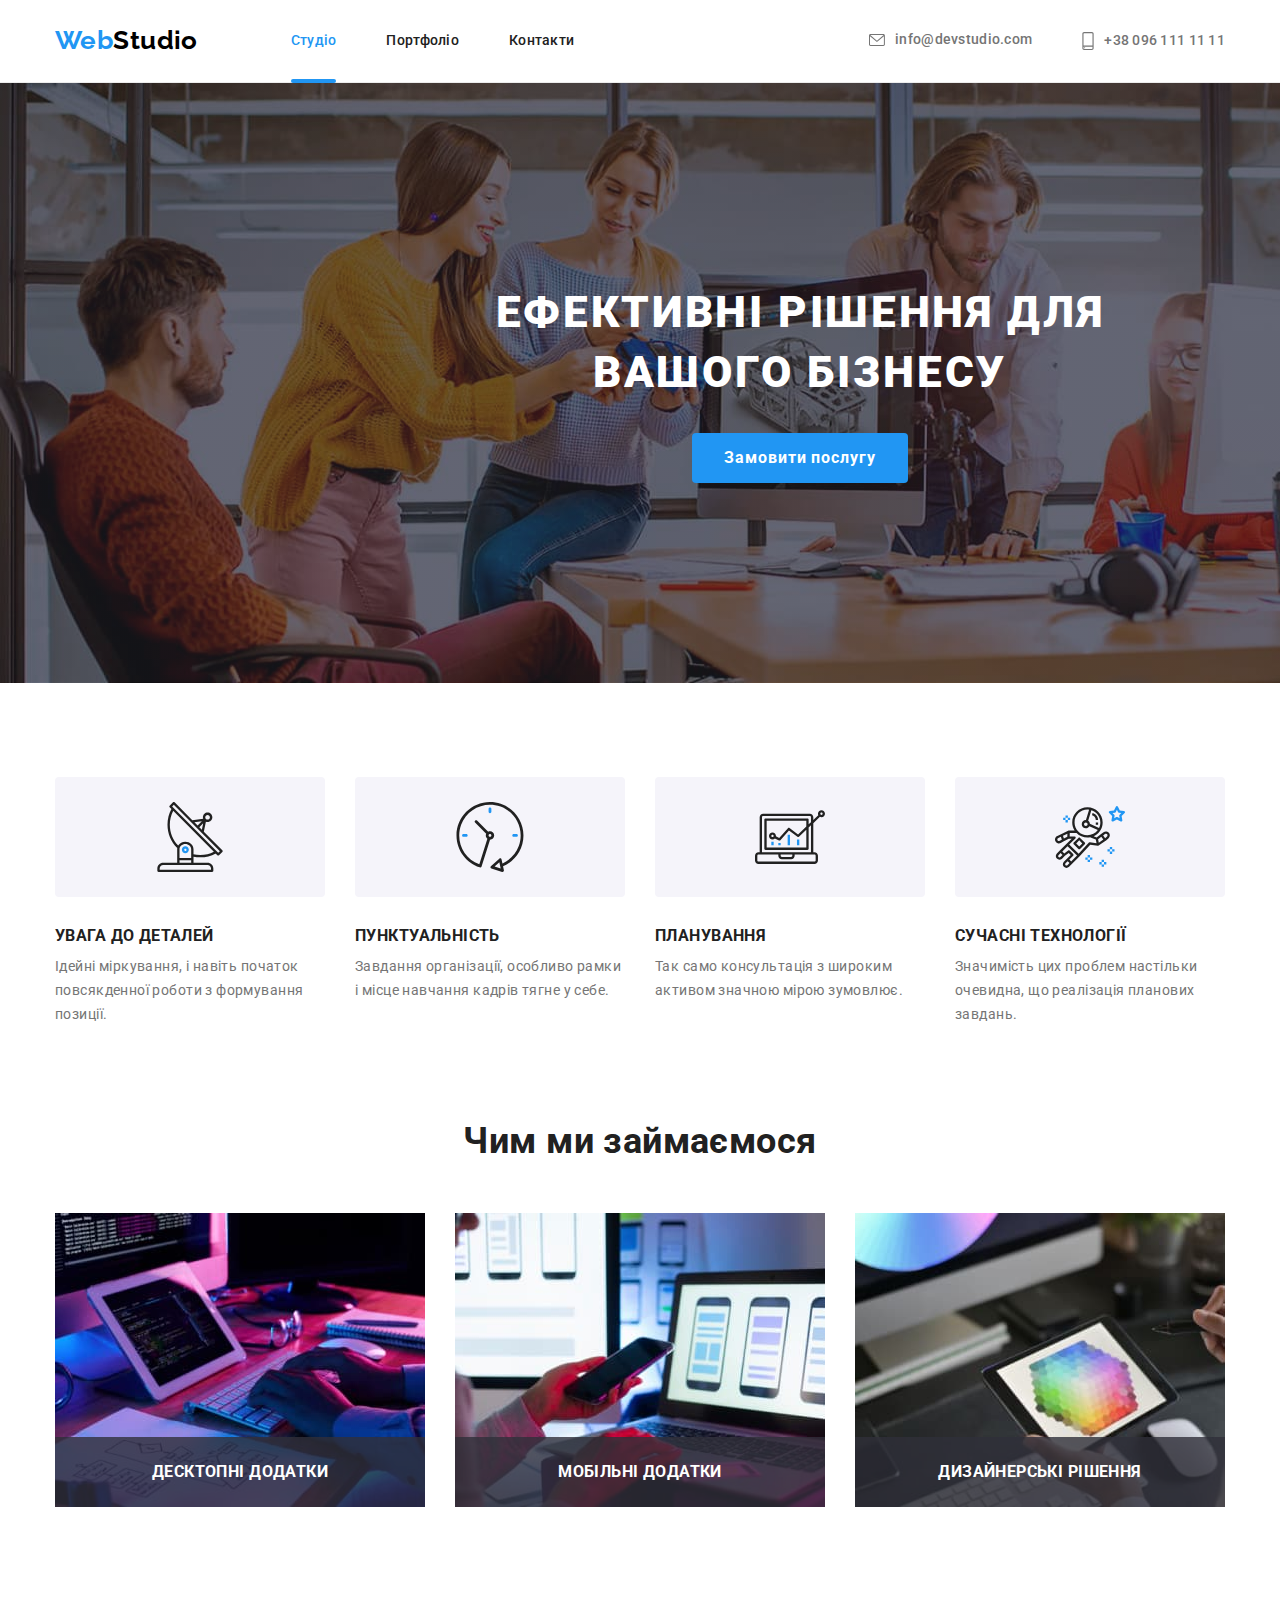
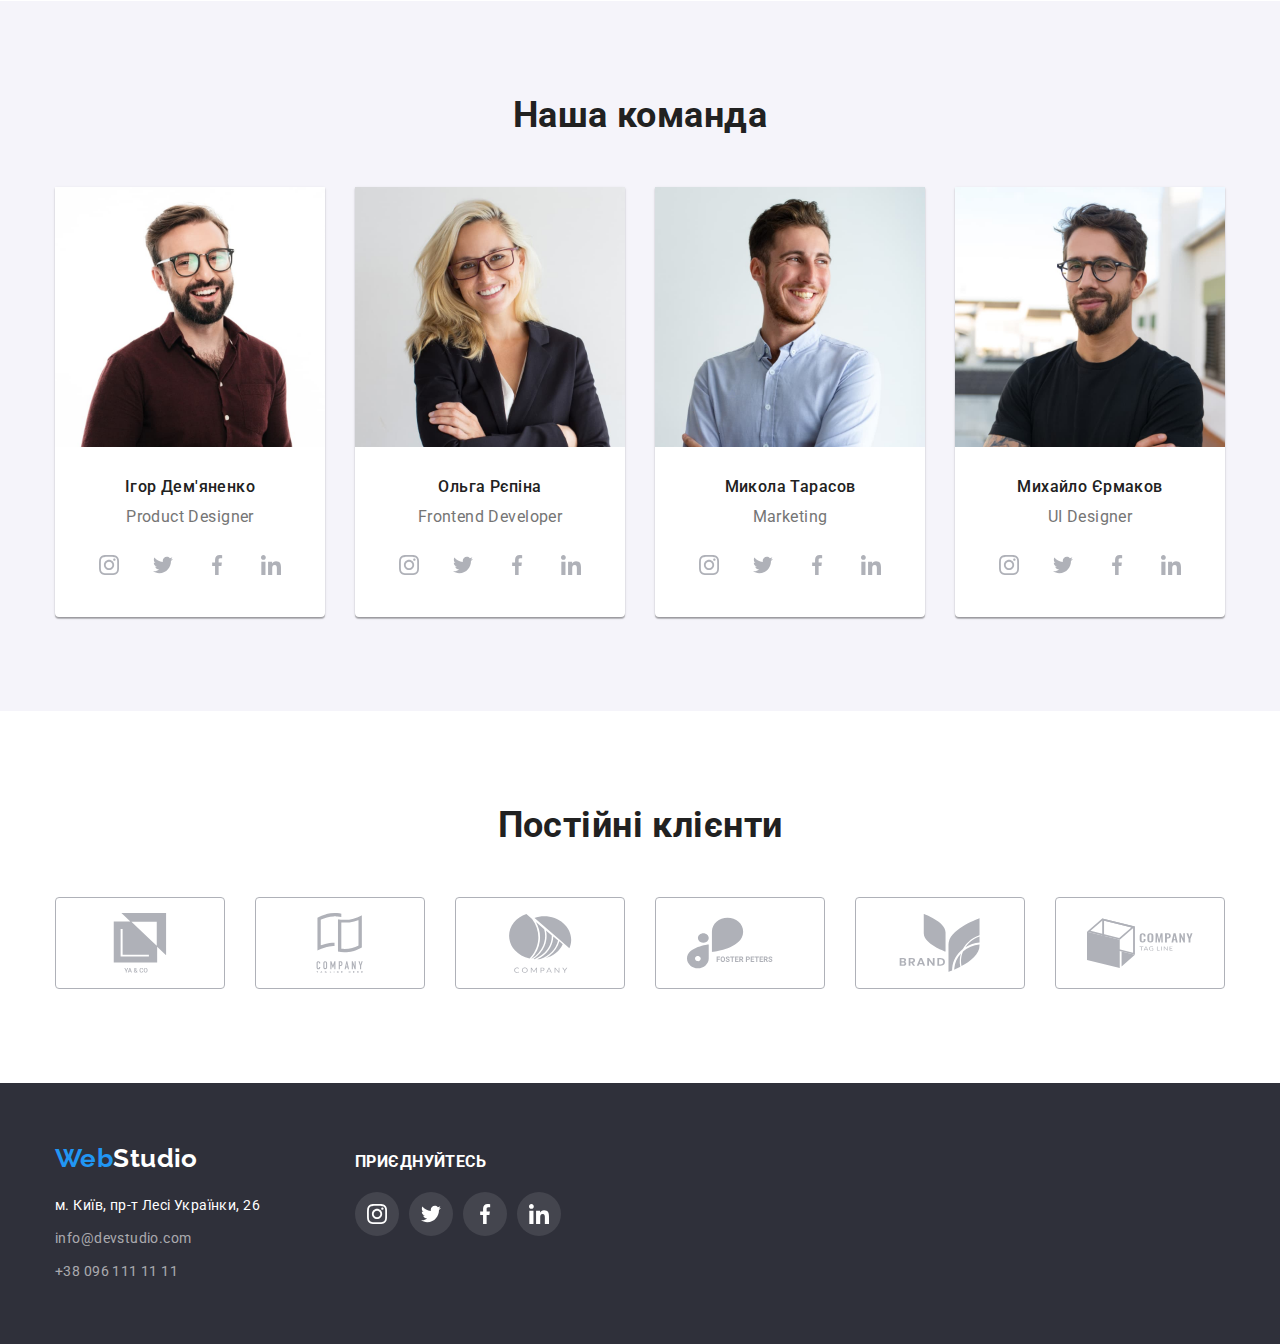
==== index.html @ 7535bcc5 "Скпировал файлы с прошлой ДЗ 05" ====
<!DOCTYPE html>
<html lang="uk">
  <head>
    <meta charset="UTF-8" />
    <meta http-equiv="X-UA-Compatible" content="IE=edge" />
    <meta name="viewport" content="width=device-width, initial-scale=1.0" />
    <title>Document</title>
    <link rel="preconnect" href="https://fonts.googleapis.com" />
    <link rel="preconnect" href="https://fonts.gstatic.com" crossorigin />
    <link
      href="https://fonts.googleapis.com/css2?family=Raleway:wght@700&family=Roboto:wght@400;500;700;900&display=swap"
      rel="stylesheet"
    />
    <link
      rel="stylesheet"
      href="https://cdnjs.cloudflare.com/ajax/libs/modern-normalize/1.1.0/modern-normalize.min.css"
    />
    <link rel="stylesheet" href="./css/styles.css" />
  </head>

  <body>
    <header>
      <!--Навігація сайту-->
      <div class="nav container">
        <nav class="nav-site">
          <a class="logo" href="./index.html">Web<span class="logo-studio">Studio</span></a>
          <ul class="site-nav list">
            <li class="item">
              <a class="link current" href="./index.html">Студіо</a>
            </li>
            <li class="item">
              <a class="link" href="./portfolio.html">Портфоліо</a>
            </li>
            <li class="item"><a class="link" href="">Контакти</a></li>
          </ul>
        </nav>
        <ul class="site-adress list">
          <li class="item">
            <a class="link" href="mailto:info@devstudio.com">
              <svg class="icon-mail" width="16" height="12px">
                <use href="./images/icons.svg#icon-mail"></use>
              </svg>
              info@devstudio.com
            </a>
          </li>
          <li class="item">
            <a class="link" href="tel:+380961111111">
              <svg class="icon-smartphone" width="12px" height="18px">
                <use href="./images/icons.svg#icon-smartphone"></use>
              </svg>
              +38 096 111 11 11
            </a>
          </li>
        </ul>
      </div>
    </header>
    <!--Основний контент-->
    <main>
      <!--Шапка основного контенту-->
      <section class="main section">
        <div class="main container">
          <h1 class="title-hero">Ефективні рішення для вашого бізнесу</h1>
          <button class="button" type="button" data-modal-open>Замовити послугу</button>
        </div>
      </section>
      <!--Особливості-->
      <section class="feature section">
        <div class="feature container">
          <h2 class="visually-hidden">Особливості</h2>
          <ul class="feature list">
            <li class="item">
              <div class="feature-picture">
                <svg class="icon-antenna" width="70px" height="70px">
                  <use href="./images/icons.svg#pic-antenna"></use>
                </svg>
              </div>
              <h3 class="feature-title">Увага до деталей</h3>
              <p class="feature-text">
                Ідейні міркування, і навіть початок повсякденної роботи з формування позиції.
              </p>
            </li>
            <li class="item">
              <div class="feature-picture">
                <svg class="icon-clock" width="70px" height="70px">
                  <use href="./images/icons.svg#pic-clock"></use>
                </svg>
              </div>
              <h3 class="feature-title">Пунктуальність</h3>
              <p class="feature-text">
                Завдання організації, особливо рамки і місце навчання кадрів тягне у себе.
              </p>
            </li>
            <li class="item">
              <div class="feature-picture">
                <svg class="icon-diagram" width="70px" height="70px">
                  <use href="./images/icons.svg#pic-diagram"></use>
                </svg>
              </div>
              <h3 class="feature-title">Планування</h3>
              <p class="feature-text">
                Так само консультація з широким активом значною мірою зумовлює.
              </p>
            </li>
            <li class="item">
              <div class="feature-picture">
                <svg class="icon-astronaut" width="70px" height="70px">
                  <use href="./images/icons.svg#pic-astronaut"></use>
                </svg>
              </div>
              <h3 class="feature-title">Сучасні технології</h3>
              <p class="feature-text">
                Значимість цих проблем настільки очевидна, що реалізація планових завдань.
              </p>
            </li>
          </ul>
        </div>
      </section>
      <!--Чим ми займаємося-->
      <section class="description section">
        <div class="description container">
          <h2 class="title-section">Чим ми займаємося</h2>
          <ul class="description list">
            <li class="item">
              <img src="./images/label-one.jpg" alt="label-one" width="370" height="294" />
              <div class="container-lebel">
                <h3 class="label-title">Десктопні додатки</h3>
              </div>
            </li>
            <li class="item">
              <img src="./images/label-two.jpg" alt="label-two" width="370" height="294" />
              <div class="container-lebel">
                <h3 class="label-title">Мобільні додатки</h3>
              </div>
            </li>
            <li class="item">
              <img src="./images/label-three.jpg" alt="label-three" width="370" height="294" />
              <div class="container-lebel">
                <h3 class="label-title">Дизайнерські рішення</h3>
              </div>
            </li>
          </ul>
        </div>
      </section>
      <!--Наша команда-->
      <section class="team section">
        <div class="container">
          <h2 class="title-section">Наша команда</h2>
          <ul class="list">
            <li class="person-list">
              <img src="./images/person-one.jpg" alt="Ihor-Demyanenko" width="270" height="260" />
              <div class="container-person">
                <h3 class="person-name">Ігор Дем'яненко</h3>
                <p class="person-title" lang="en">Product Designer</p>
                <ul class="container-links">
                  <li class="list">
                    <a href="" class="social-link">
                      <svg class="icon-instagram" width="20px" height="20px">
                        <use href="./images/icons.svg#icon-instagram"></use>
                      </svg>
                    </a>
                  </li>
                  <li class="list">
                    <a href="" class="social-link">
                      <svg class="icon-twitter" width="20px" height="20px">
                        <use href="./images/icons.svg#icon-twitter"></use>
                      </svg>
                    </a>
                  </li>
                  <li class="list">
                    <a href="" class="social-link">
                      <svg class="icon-facebook" width="20px" height="20px">
                        <use href="./images/icons.svg#icon-facebook"></use>
                      </svg>
                    </a>
                  </li>
                  <li class="list">
                    <a href="" class="social-link">
                      <svg class="icon-twitter" width="20px" height="20px">
                        <use href="./images/icons.svg#icon-linkedin"></use>
                      </svg>
                    </a>
                  </li>
                </ul>
              </div>
            </li>
            <li class="person-list">
              <img src="./images/person-two.jpg" alt="Olga-Repina" width="270" height="260" />
              <div class="container-person">
                <h3 class="person-name">Ольга Рєпіна</h3>
                <p class="person-title" lang="en">Frontend Developer</p>
                <ul class="container-links">
                  <li class="list">
                    <a href="" class="social-link">
                      <svg class="icon-instagram" width="20px" height="20px">
                        <use href="./images/icons.svg#icon-instagram"></use>
                      </svg>
                    </a>
                  </li>
                  <li class="list">
                    <a href="" class="social-link">
                      <svg class="icon-twitter" width="20px" height="20px">
                        <use href="./images/icons.svg#icon-twitter"></use>
                      </svg>
                    </a>
                  </li>
                  <li class="list">
                    <a href="" class="social-link">
                      <svg class="icon-facebook" width="20px" height="20px">
                        <use href="./images/icons.svg#icon-facebook"></use>
                      </svg>
                    </a>
                  </li>
                  <li class="list">
                    <a href="" class="social-link">
                      <svg class="icon-twitter" width="20px" height="20px">
                        <use href="./images/icons.svg#icon-linkedin"></use>
                      </svg>
                    </a>
                  </li>
                </ul>
              </div>
            </li>
            <li class="person-list">
              <img src="./images/person-three.jpg" alt="Mykola-Tarasov" width="270" height="260" />
              <div class="container-person">
                <h3 class="person-name">Микола Тарасов</h3>
                <p class="person-title" lang="en">Marketing</p>
                <ul class="container-links">
                  <li class="list">
                    <a href="" class="social-link">
                      <svg class="icon-instagram" width="20px" height="20px">
                        <use href="./images/icons.svg#icon-instagram"></use>
                      </svg>
                    </a>
                  </li>
                  <li class="list">
                    <a href="" class="social-link">
                      <svg class="icon-twitter" width="20px" height="20px">
                        <use href="./images/icons.svg#icon-twitter"></use>
                      </svg>
                    </a>
                  </li>
                  <li class="list">
                    <a href="" class="social-link">
                      <svg class="icon-facebook" width="20px" height="20px">
                        <use href="./images/icons.svg#icon-facebook"></use>
                      </svg>
                    </a>
                  </li>
                  <li class="list">
                    <a href="" class="social-link">
                      <svg class="icon-twitter" width="20px" height="20px">
                        <use href="./images/icons.svg#icon-linkedin"></use>
                      </svg>
                    </a>
                  </li>
                </ul>
              </div>
            </li>
            <li class="person-list">
              <img
                src="./images/person-four.jpg"
                alt="Mykhailo-Yermakov"
                width="270"
                height="260"
              />
              <div class="container-person">
                <h3 class="person-name">Михайло Єрмаков</h3>
                <p class="person-title" lang="en">UI Designer</p>
                <ul class="container-links">
                  <li class="list">
                    <a href="" class="social-link">
                      <svg class="icon-instagram" width="20px" height="20px">
                        <use href="./images/icons.svg#icon-instagram"></use>
                      </svg>
                    </a>
                  </li>
                  <li class="list">
                    <a href="" class="social-link">
                      <svg class="icon-twitter" width="20px" height="20px">
                        <use href="./images/icons.svg#icon-twitter"></use>
                      </svg>
                    </a>
                  </li>
                  <li class="list">
                    <a href="" class="social-link">
                      <svg class="icon-facebook" width="20px" height="20px">
                        <use href="./images/icons.svg#icon-facebook"></use>
                      </svg>
                    </a>
                  </li>
                  <li class="list">
                    <a href="" class="social-link">
                      <svg class="icon-twitter" width="20px" height="20px">
                        <use href="./images/icons.svg#icon-linkedin"></use>
                      </svg>
                    </a>
                  </li>
                </ul>
              </div>
            </li>
          </ul>
        </div>
      </section>
      <!-- Постійні клієнти -->
      <section class="section clients">
        <div class="container">
          <h2 class="title-section">Постійні клієнти</h2>
          <ul class="container-clients">
            <li class="list">
              <a class="client-link" href="">
                <svg class="icon-client" width="106px" height="60px">
                  <use href="./images/icons.svg#icon-client-1"></use>
                </svg>
              </a>
            </li>
            <li class="list">
              <a class="client-link" href="">
                <svg class="icon-client" width="106px" height="60px">
                  <use href="./images/icons.svg#icon-client-2"></use>
                </svg>
              </a>
            </li>
            <li class="list">
              <a class="client-link" href="">
                <svg class="icon-client" width="106px" height="60px">
                  <use href="./images/icons.svg#icon-client-3"></use>
                </svg>
              </a>
            </li>
            <li class="list">
              <a class="client-link" href="">
                <svg class="icon-client" width="106px" height="60px">
                  <use href="./images/icons.svg#icon-client-4"></use>
                </svg>
              </a>
            </li>
            <li class="list">
              <a class="client-link" href="">
                <svg class="icon-client" width="106px" height="60px">
                  <use href="./images/icons.svg#icon-client-5"></use>
                </svg>
              </a>
            </li>
            <li class="list">
              <a class="client-link" href="">
                <svg class="icon-client" width="106px" height="60px">
                  <use href="./images/icons.svg#icon-client-6"></use>
                </svg>
              </a>
            </li>
          </ul>
        </div>
      </section>
    </main>
    <!--Футер сайту-->
    <footer class="footer-site">
      <div class="container footer">
        <div class="container-adress">
          <a class="logo" href="">Web<span class="logo-studio">Studio</span></a>
          <address class="footer-adress">
            <p class="adress-text">м. Київ, пр-т Лесі Українки, 26</p>
            <ul class="list">
              <li class="link-mail">
                <a class="link" href="mailto:info@devstudio.com">info@devstudio.com</a>
              </li>
              <li class="link-tel">
                <a class="link" href="tel:+380961111111">+38 096 111 11 11</a>
              </li>
            </ul>
          </address>
        </div>
        <div class="container-join">
          <h3 class="tittle">Приєднуйтесь</h3>
          <ul class="list link">
            <li class="list item">
              <a class="social-link" href="">
                <svg class="icon-instagram" width="20px" height="20px">
                  <use href="./images/icons.svg#icon-instagram"></use>
                </svg>
              </a>
            </li>
            <li class="list item">
              <a class="social-link" href="">
                <svg class="icon-twitter" width="20px" height="20px">
                  <use href="./images/icons.svg#icon-twitter"></use>
                </svg>
              </a>
            </li>
            <li class="list item">
              <a class="social-link" href="">
                <svg class="icon-facebook" width="20px" height="20px">
                  <use href="./images/icons.svg#icon-facebook"></use>
                </svg>
              </a>
            </li>
            <li class="list item">
              <a class="social-link" href="">
                <svg class="icon-linkedin" width="20px" height="20px">
                  <use href="./images/icons.svg#icon-linkedin"></use>
                </svg>
              </a>
            </li>
          </ul>
        </div>
      </div>
    </footer>

    <!-- Модальне вікно -->
    <div class="backdrop is-hidden" data-modal>
      <div class="modal">
        <button class="button-close-modal" type="button" data-modal-close>
          <svg width="18px" height="18px">
            <use href="./images/icons.svg#icon-close"></use>
          </svg>
        </button>
      </div>
    </div>
    <!-- Скрипт для модального вікна -->
    <script src="./js/modal.js"></script>
  </body>
</html>
---- css/styles.css ----
/* Колір основного тексту  #757575*/
/* Колір вторичного тексту #212121 */
/* Колір акценту #2196F3*/
/* Колір основного фону #ffffff*/
/* Колір вторичного фону #F5F4FA*/
/* Колір фону шапки та футера #2F303A */
/* Колір тексту адреси футера rgba(255, 255, 255, 0.6)*/
/* Колір напису "Студіо" #000000*/
/* Колір іконок #AFB1B8*/
/* Колір задноього фону іконок rgba(255, 255, 255, 0.1)*/
/* Колір заднього фону блоку тексту в Чим ми займаємосся rgba(47, 48, 58, 0.8)*/

/* Основні змінні сайту */
:root {
    --primary-text-color: #757575;
    --secondary-text-color: #212121;
    --accent-color: #2196F3;
    --primary-white-color: #ffffff;
    --secondary-background-color: #F5F4FA;
    --footer-adress-text-color: rgba(255, 255, 255, 0.6);
    --footer-background-color: #2F303A;
    --logo-text-color: #000000;
    --icons-other-color: #AFB1B8;
    --icons-background-color: rgba(255, 255, 255, 0.1);
    --label-background-color: rgba(47, 48, 58, 0.8);
    --text-label-portfolio-background-color: rgba(33, 150, 243, 0.9);


    --time-duration: 250ms;
    --timing-function: cubic-bezier(0.4, 0, 0.2, 1);
}

body {
    background-color: var(--primary-white-color);
    color: var(--primary-text-color);
    font-family: Roboto, sans-serif;
    font-weight: 400;
    font-size: 14px;
    letter-spacing: 0.03em;
}
header {
    border-bottom: 1px solid #ECECEC;
}
img {
    display: block;
}

/* Стилі для index.html */
/* Навігація */
.container{
    margin-right: auto;
    margin-bottom: 0px;
    margin-left: auto;
    width: 1200px;
    padding: 0 15px;
}
.section {
    padding-top: 94px;
    padding-bottom: 94px;
}
.logo {
    padding-top: 24px;
    padding-bottom: 25px;

    color: var(--accent-color);
    font-family: Raleway, sans-serif;
    font-weight: 700;
    font-size: 26px;
    line-height: 1.2;
    text-decoration: none;
}
.logo .logo-studio {
    color: var(--logo-text-color);
}
.link {
    color: var(--secondary-text-color);
    text-decoration: none;
    text-align: center;
}
.list {
    padding: 0;
    margin: 0;

    list-style: none;
}
.nav.container {
    display: flex;
    align-items: center;
}
.nav-site {
    display: flex;
}
.site-nav.list {
    display: flex;
    margin-left: 93px;
}
.site-adress.list {
    display: flex;
    margin-left: auto;
}
.site-nav .item + .item {
    margin-left: 50px;
}
.site-adress .item + .item{
    margin-left: 50px;
}
.nav.container .link{
    display: flex;
    padding-top: 32px;
    padding-bottom: 32px;
    align-items: center;

    font-weight: 500;
    line-height: 1.14;
    letter-spacing: 0.02em;
    list-style: none;

    transition: color var(--time-duration) var(--timing-function);
}
.site-adress.list .link {
    color: var(--primary-text-color);
}
.site-nav.list .current{
    position: relative;
}
.site-nav.list .current::after {
    content: "";
    position: absolute;
    bottom: -2px;
    left: 0;

    width: 100%;
    height: 4px;

    background-color: var(--accent-color);
    border-radius: 4px;
}
.site-nav.list .current,
.nav.container .link:hover, 
.nav.container .link:focus,
/* ...для футеру */
.footer .link:hover,
.footer .link:focus {
    color: var(--accent-color);
}
/* іконки навігації */
.icon-mail,
.icon-smartphone {
    fill: currentColor;
    margin-right: 10px;
} 



/* Секція Герой */
.main.section {
    width: 1600px;
    margin-right: auto;
    margin-left: auto;
    padding-top: 200px;
    padding-bottom: 200px;
    
    background-image: linear-gradient(
        to right, 
        rgba(47, 48, 58, 0.4), 
        rgba(47, 48, 58, 0.4)),
        url(../images/img-main.jpg);
    background-position: center;
    background-repeat: no-repeat;
    background-size: cover;
}
.main.container {
    text-align: center;
}
.main.section .title-hero {
    margin-top: 0;
    margin-right: auto;
    margin-bottom: 30px;
    margin-left: auto;
    width: 696px;
    
    color: var(--primary-white-color);
    font-weight: 900;
    font-size: 44px;
    line-height: 1.36;
    letter-spacing: 0.06em;
    text-transform: uppercase;
}
.main.container .button {
    min-width: 216px;
    min-height: 50px;

    cursor: pointer;
    background-color: var(--accent-color);
    color: var(--primary-white-color);
    font-family: inherit;
    font-weight: 700;
    font-size: 16px;
    line-height: 1.88;
    letter-spacing: 0.06em;
    border-radius: 4px;
    border: transparent;
}



/* Особливості */
.feature-picture {
    display: flex;
    width: 270px;
    height: 120px;
    margin-bottom: 30px;

    justify-content: center;
    align-items: center;
    background-color: var(--secondary-background-color);
    border-radius: 4px;
}
.feature.list {
    display: flex;
    flex-wrap: wrap;
    gap: 30px;
}
.feature .item {
    width: calc((100% - 90px) / 4);
}
.feature-title {
    margin-top: 0;
    margin-bottom: 10px;
}
.feature-title,
/* ...для тексту етикеток у 
секції Чим ми займаємось */
.label-title {
    color: var(--secondary-text-color);
    font-weight: 700;
    line-height: 1.14;
    text-transform: uppercase;
}
.feature.section .feature-text {
    margin-top: 0;
    margin-bottom: 0;

    line-height: 1.71;
}
/* Приховані заголовки секцій Особливості та Портфоліо */
.visually-hidden {
    position: absolute;
    width: 1px;
    height: 1px;
    margin: -1px;
    border: 0;
    padding: 0;
    
    white-space: nowrap;
    clip-path: inset(100%);
    clip: rect(0 0 0 0);
    overflow: hidden;
  }



/* Секція Чим ми займаємось */
.description.section .title-section,
/* ...секція наша команда */
.team .title-section,
/* ...секція постійні клієнти */
.clients .title-section {
    margin-top: 0;
    margin-bottom: 50px;

    color: var(--secondary-text-color);
    font-weight: 700;
    font-size: 36px;
    line-height: 1.16;
    text-align: center;
}
.description.section {
    padding-top: 0;
}
.description.list {
    display: flex;
    flex-wrap: wrap;
    gap: 30px;
}
.description.list .item {
    position: relative;

    width: calc((100% - 60px) / 3);
}
.container-lebel {
    position: absolute;
    bottom: 0;
    left: 0;

    display: flex;
    justify-content: center;
    align-items: center;
    min-width: 370px;
    min-height: 70px;

    background-color: var(--label-background-color);
}
.container-lebel .label-title {
    margin: 0;

    color: var(--primary-white-color);
}


/* Секція Наша команда */
.team {
    background-color: var(--secondary-background-color);
}
.team.section .list {
    display: flex;
    flex-wrap: wrap;
}
.person-list{
    width: calc((100% - 90px) / 4);
    
    background-color: var(--primary-white-color);
    box-shadow: 0px 1px 3px rgba(0, 0, 0, 0.12), 
                0px 1px 1px rgba(0, 0, 0, 0.14), 
                0px 2px 1px rgba(0, 0, 0, 0.2);
    border-radius: 0px 0px 4px 4px;
}
.person-list:not(:nth-child(4n)) {
    margin-right: 30px;
}
.container-person {
    padding: 30px 32px;
}
.person-name {
    margin-top: 0;
    margin-bottom: 10px;
    
    color: var(--secondary-text-color);
    font-weight: 500;
    font-size: 16px;
    line-height: 1.19;
    text-align: center;
}
.person-title {
    margin-top: 0;
    margin-bottom: 16px;

    font-size: 16px;
    line-height: 1.36;
    text-align: center;
}
.container-links {
    padding: 0;
    display: flex;
    justify-content: center;
}
.social-link{
    display: flex;
    width: 44px;
    height: 44px;
    align-items: center;
    justify-content: center;

    fill: currentColor;
    color: var(--icons-other-color);
    border-radius: 50%;

    transition: color var(--time-duration) var(--timing-function), 
                background-color var(--time-duration) var(--timing-function);
}
.container-person .social-link:hover,
.container-person .social-link:focus {
    color: var(--primary-white-color);
    background-color: var(--accent-color);
}
.container-person .list:not(:last-child) {
    margin-right: 10px;
}



/* Секція Клієнти */
.container-clients {
    display: flex;
    padding: 0;
    margin: 0;
}
.container-clients .list:not(:last-child){
    margin-right: 30px;
}
.list .client-link {
    display: flex;
    width: 170px;
    height: 92px;
    align-items: center;
    justify-content: center;

    color: var(--icons-other-color);
    border: 1px solid var(--icons-other-color);
    fill: currentColor;
    border-radius: 4px;

    transition: color var(--time-duration) var(--timing-function),
                border var(--time-duration) var(--timing-function);
}
.list .client-link:hover,
.list .client-link:focus {
    color: var(--accent-color);
    border: 1px solid var(--accent-color);
}


/* Футер сайту */
.footer-site {
    padding-top: 60px;
    padding-bottom: 60px;

    background-color: var(--footer-background-color);
}
.container.footer {
    display: flex;
    align-items: baseline;
}
.container-adress .logo {
    display: inline-block;
    padding-top: 0;
    padding-bottom: 0;
    margin-bottom: 20px;
}
.footer .logo-studio,
.adress-text {
    color: var(--primary-white-color);
}
.adress-text {
    margin-top: 0;
    margin-bottom: 9px;
}
.footer-adress {
    font-style: normal;
    line-height: 1.71;
}
.footer .link {
    color: var(--footer-adress-text-color);

    transition: color var(--time-duration) var(--timing-function);
}
.link-mail {
    margin-bottom: 9px;
}
.container-join {
    margin-left: 95px;
}
.container-join .tittle {
    margin-top: 0;
    margin-bottom: 20px;

    font-weight: 700;
    line-height: 1.14;
    text-transform: uppercase;
    color: var(--primary-white-color);
}
.container-join .list.link {
    display: flex;
    padding: 0;
}
.container-join .list.item:not(:last-child) {
    margin-right: 10px;
}
.container-join .social-link {
    color: var(--primary-white-color);
    background-color: var(--icons-background-color);
}
.container-join .social-link:hover,
.container-join .social-link:focus {
    background-color: var(--accent-color);
}



/* Модальне вікно */
.backdrop {
    position: fixed;
    top: 0;
    left: 0;
    opacity: 1;
    transition: opacity var(--time-duration) var(--timing-function),
                visibility var(--time-duration) var(--timing-function);

    width: 100%;
    height: 100%;

    background-color: rgba(0, 0, 0, 0.2);

}
.backdrop.is-hidden {
    opacity: 0;
    pointer-events: none;
    visibility: hidden;
}
.backdrop.is-hidden .modal {
    transform: translate(-50%, -50%) scale(1.5);
}
.modal {
    position: absolute;
    top: 50%;
    left: 50%;
    overflow: hidden;
    transform: translate(-50%, -50%) scale(1);
    transition: transform var(--time-duration) var(--timing-function);

    min-width: 521px;
    min-height: 581px;
    padding: 8px;

    background-color: var(--primary-white-color);
    box-shadow: 0px 1px 3px rgba(0, 0, 0, 0.12), 
                0px 1px 1px rgba(0, 0, 0, 0.14), 
                0px 2px 1px rgba(0, 0, 0, 0.2);
    border-radius: 4px;
}
.button-close-modal {
    transition: border-color var(--time-duration) var(--timing-function);

    display: flex;
    cursor: pointer;
    margin-left: auto;
    padding: 6px;
    min-width: 30px;
    min-height: 30px;
    
    fill: currentColor;
    font-family: inherit;
    background-color: var(--primary-white-color);
    border-radius: 50%;
    border: 1px solid rgba(0, 0, 0, 0.1);
}

.button-close-modal:hover,
.button-close-modal:focus {
    color: var(--accent-color);
    border-color: var(--accent-color);
}



/* Стилі для portfolio.html */
/* кнопки-фільтри */
.filters .container {
    flex-wrap: wrap;
}
.filters.list {
    display: flex;
    margin-right: auto;
    margin-bottom: 50px;
    margin-left: auto;
    justify-content: center;
}
.filters.list .item + .item {
    margin-left: 8px;
}
.filters.list .button{
    padding: 6px 22px;
    min-width: 73px;
    min-height: 38px;

    cursor: pointer;
    font-family: inherit;
    font-weight: 500;
    font-size: 16px;
    line-height: 1.63;
    border-radius: 4px;
    border: transparent;
    color: var(--secondary-text-color);
    background-color: var(--secondary-background-color);

    transition: background-color var(--time-duration) var(--timing-function),
                color var(--time-duration) var(--timing-function),
                box-shadow var(--time-duration) var(--timing-function);
}
.filters .button:hover,
.filters .button:focus {
    background-color: var(--accent-color);
    color: var(--primary-white-color);
    box-shadow: 0px 3px 1px rgba(0, 0, 0, 0.1), 
                0px 1px 2px rgba(0, 0, 0, 0.08), 
                0px 2px 2px rgba(0, 0, 0, 0.12);
}



/* список портфоліо */
.portfolio.list {
    display: flex;
    flex-wrap: wrap;
}
.portfolio.list .item {
    width: calc((100% - 60px) / 3);
    margin-bottom: 30px;
}
.portfolio.list .item:not(:nth-child(3n)) {
    margin-right: 30px;
}
.portfolio.list .item:nth-last-child(-n+3) {
    margin-bottom: 0px;
}
.portfolio.list .card-link {
    display: inline-block;
    text-decoration: none;

    transition: box-shadow var(--time-duration) var(--timing-function);
}
.portfolio.list .card-link:hover,
.portfolio.list .card-link:focus {
    box-shadow: 0px 1px 1px rgba(0, 0, 0, 0.12), 
                0px 4px 4px rgba(0, 0, 0, 0.06), 
                1px 4px 6px rgba(0, 0, 0, 0.16);
}
.container-portfolio-label {
    position: relative;
    overflow: hidden;
}
.container-label-overlay{
    width: 100%;
    padding: 64px 24px;

    background-color: var(--text-label-portfolio-background-color);

    position: absolute;
    transition: transform var(--time-duration) var(--timing-function);
}
.portfolio.list .card-link:hover .container-label-overlay {
    transform: translateY(-100%);
}
.text-label-description {
    margin: 0;

    font-size: 18px;
    line-height: 1.56;

    color: var(--primary-white-color);
}
.container-portfolio-exposition {
    padding-top: 20px;
    padding-left: 24px;
    padding-bottom: 20px;
    padding-right: 24px;
    
    border-right: 1px solid #EEEEEE;
    border-bottom: 1px solid #EEEEEE;
    border-left: 1px solid #EEEEEE;
}
.container .portfolio-title{  
    margin-top: 0;
    margin-bottom: 0;

    color: var(--secondary-text-color);
    font-weight: 700;
    font-size: 18px;
    line-height: 2;
    letter-spacing: 0.06em;
}
.portfolio.list .text{
    margin-top: 4px;
    margin-bottom: 0;

    color: var(--primary-text-color);
    font-size: 16px;
    line-height: 1.88;
}
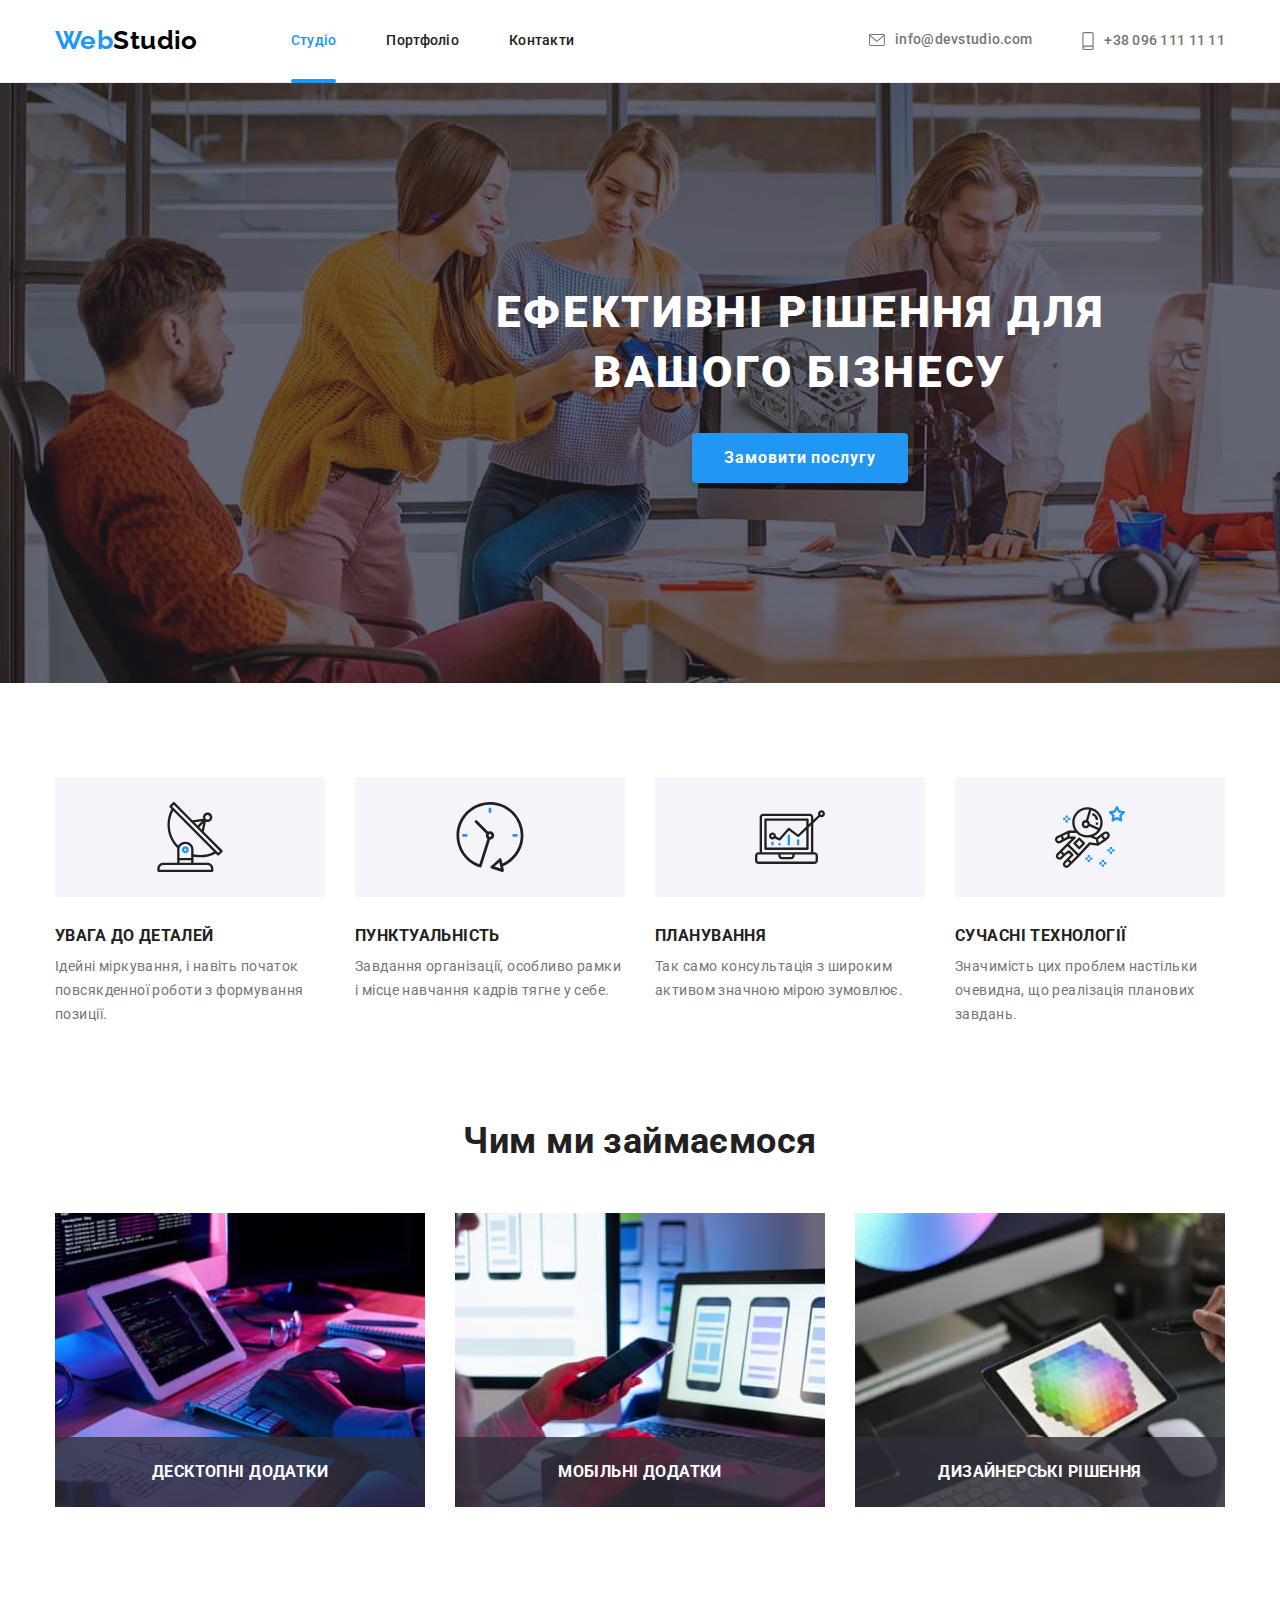
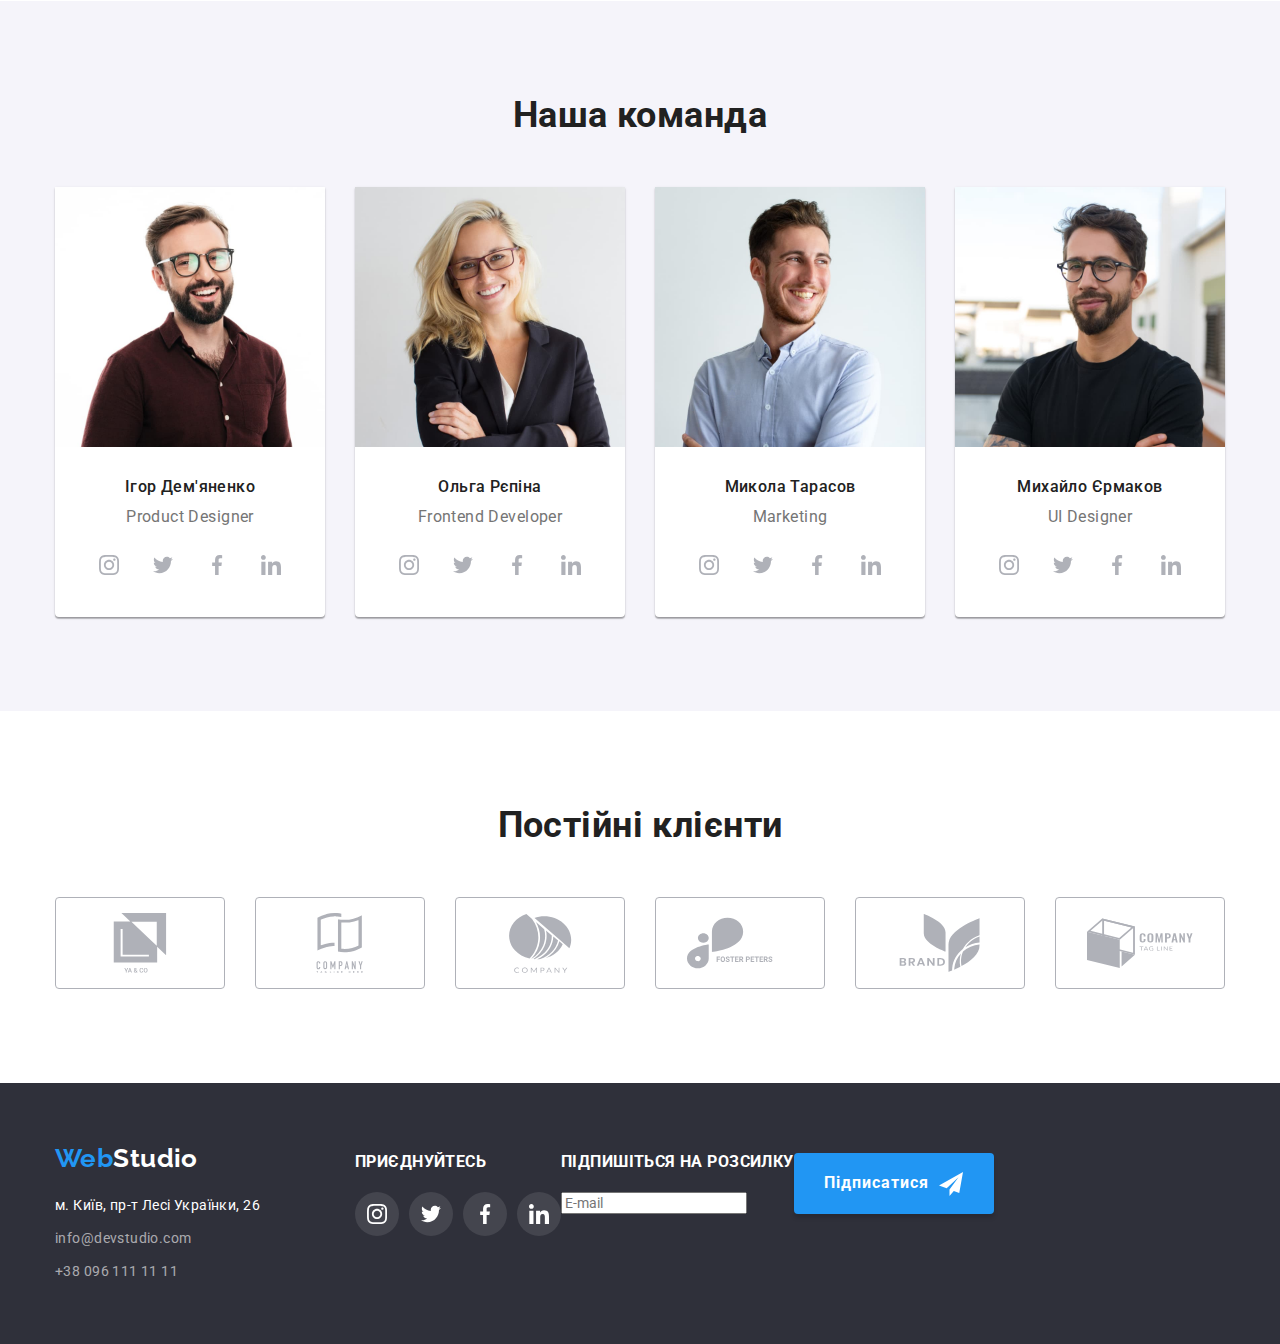
==== commit 378b2f16: "Начал добавлять форм окна" ====
--- a/index.html
+++ b/index.html
@@ -371,7 +371,7 @@
           </address>
         </div>
         <div class="container-join">
-          <h3 class="tittle">Приєднуйтесь</h3>
+          <h3 class="title">Приєднуйтесь</h3>
           <ul class="list link">
             <li class="list item">
               <a class="social-link" href="">
@@ -402,6 +402,21 @@
               </a>
             </li>
           </ul>
+        </div>
+        <div class="container-subscribe">
+          <div class="container-email">
+            <h3 class="title">Підпишіться на розсилку</h3>
+            <form>
+              <label for="user_email"></label>
+              <input type="email" name="email" in="user_email" placeholder="E-mail" />
+            </form>
+          </div>
+          <button class="button send" type="submit">
+            Підписатися
+            <svg class="icon-send" width="24px" height="24px">
+              <use href="./images/icons.svg#icon-send"></use>
+            </svg>
+          </button>
         </div>
       </div>
     </footer>
--- a/css/styles.css
+++ b/css/styles.css
@@ -186,20 +186,22 @@
     letter-spacing: 0.06em;
     text-transform: uppercase;
 }
-.main.container .button {
-    min-width: 216px;
-    min-height: 50px;
-
-    cursor: pointer;
-    background-color: var(--accent-color);
-    color: var(--primary-white-color);
+.button {
     font-family: inherit;
     font-weight: 700;
     font-size: 16px;
     line-height: 1.88;
     letter-spacing: 0.06em;
+    cursor: pointer;
+    background-color: var(--accent-color);
+    color: var(--primary-white-color);
+    box-shadow: 0px 4px 4px rgba(0, 0, 0, 0.15);
     border-radius: 4px;
     border: transparent;
+}
+.main.container .button {
+    min-width: 216px;
+    min-height: 50px;
 }
 
 
@@ -450,7 +452,8 @@
 .container-join {
     margin-left: 95px;
 }
-.container-join .tittle {
+.container-join .title,
+.container-subscribe .title {
     margin-top: 0;
     margin-bottom: 20px;
 
@@ -473,6 +476,24 @@
 .container-join .social-link:hover,
 .container-join .social-link:focus {
     background-color: var(--accent-color);
+}
+
+.container-subscribe {
+    display: flex;
+}
+/* .container-email{
+} */
+.button.send {
+    display: inline-flex;
+    align-items: center;
+    justify-content: center;
+    min-width: 200px;
+    min-height: 50px;
+    padding: 10px 28px;
+}
+.icon-send{
+    margin-left: 10px;
+    fill: currentColor;
 }
 
 
@@ -534,7 +555,6 @@
     border-radius: 50%;
     border: 1px solid rgba(0, 0, 0, 0.1);
 }
-
 .button-close-modal:hover,
 .button-close-modal:focus {
     color: var(--accent-color);
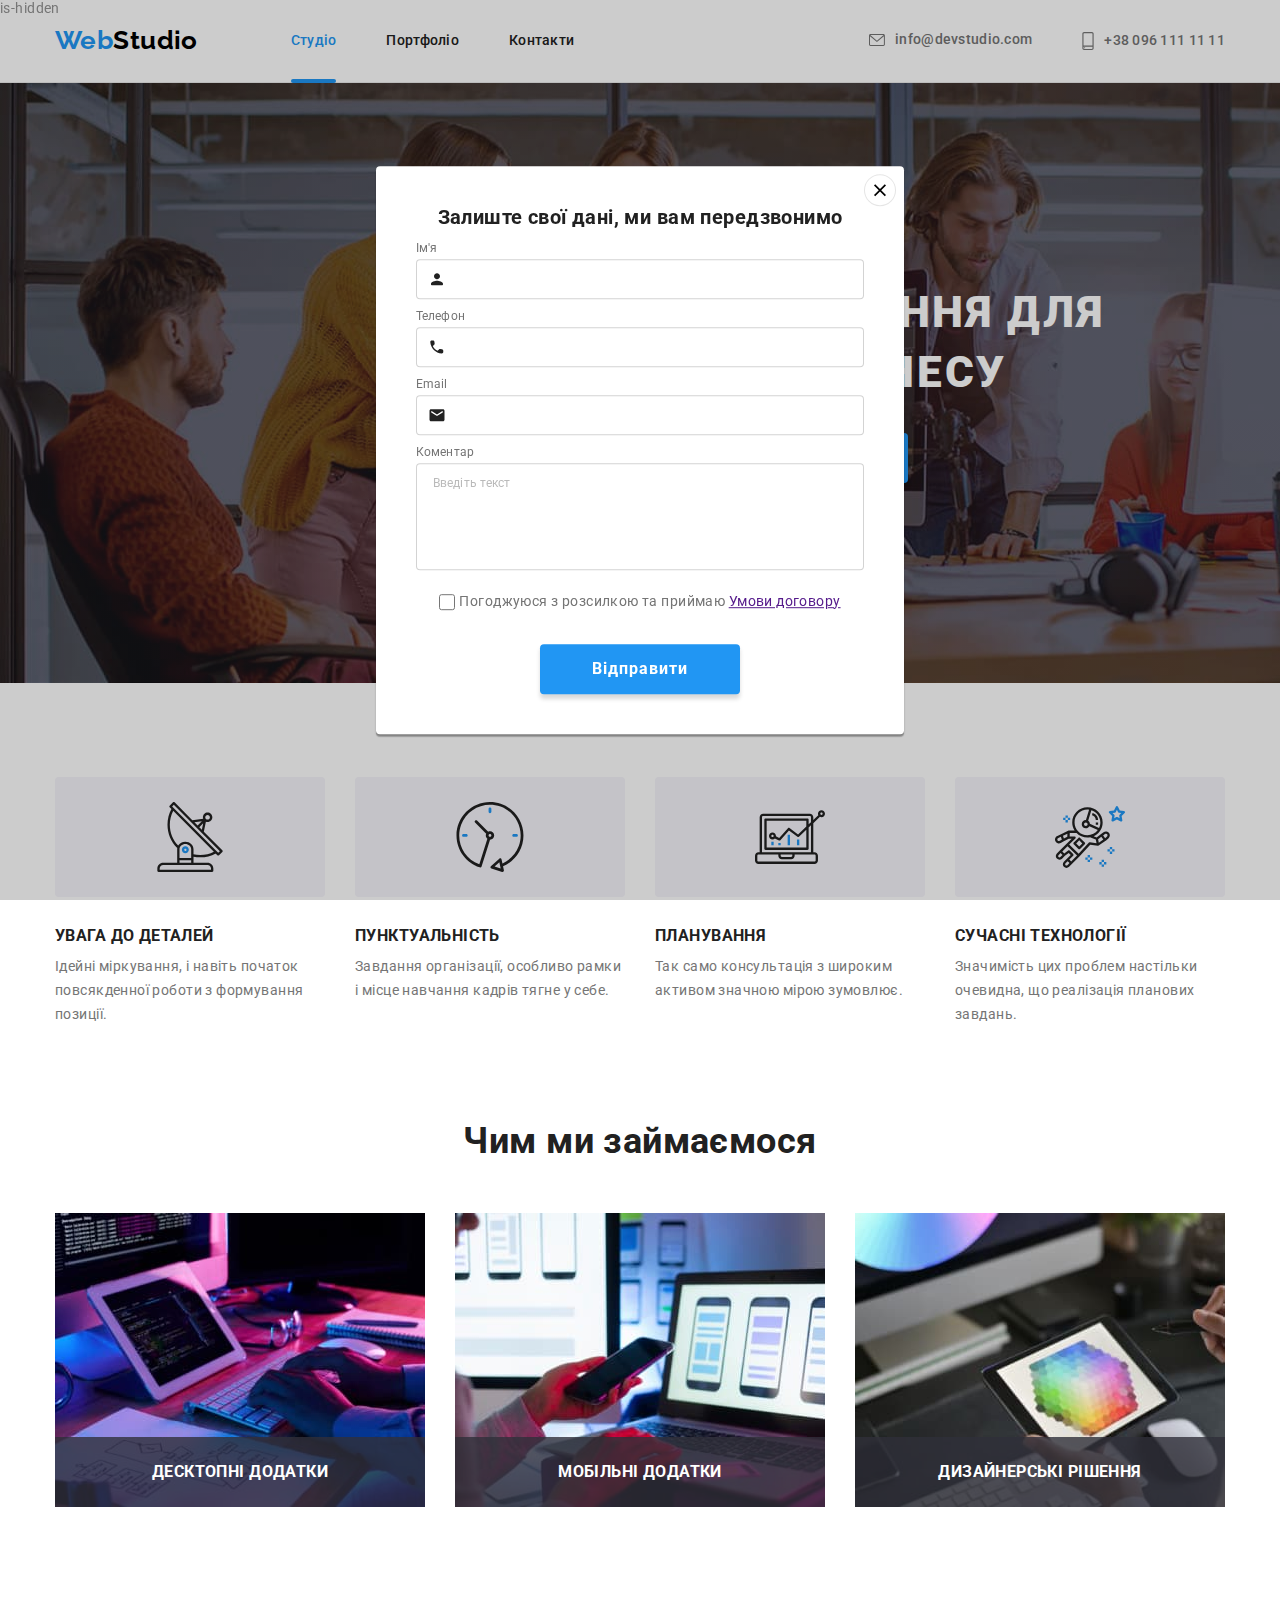
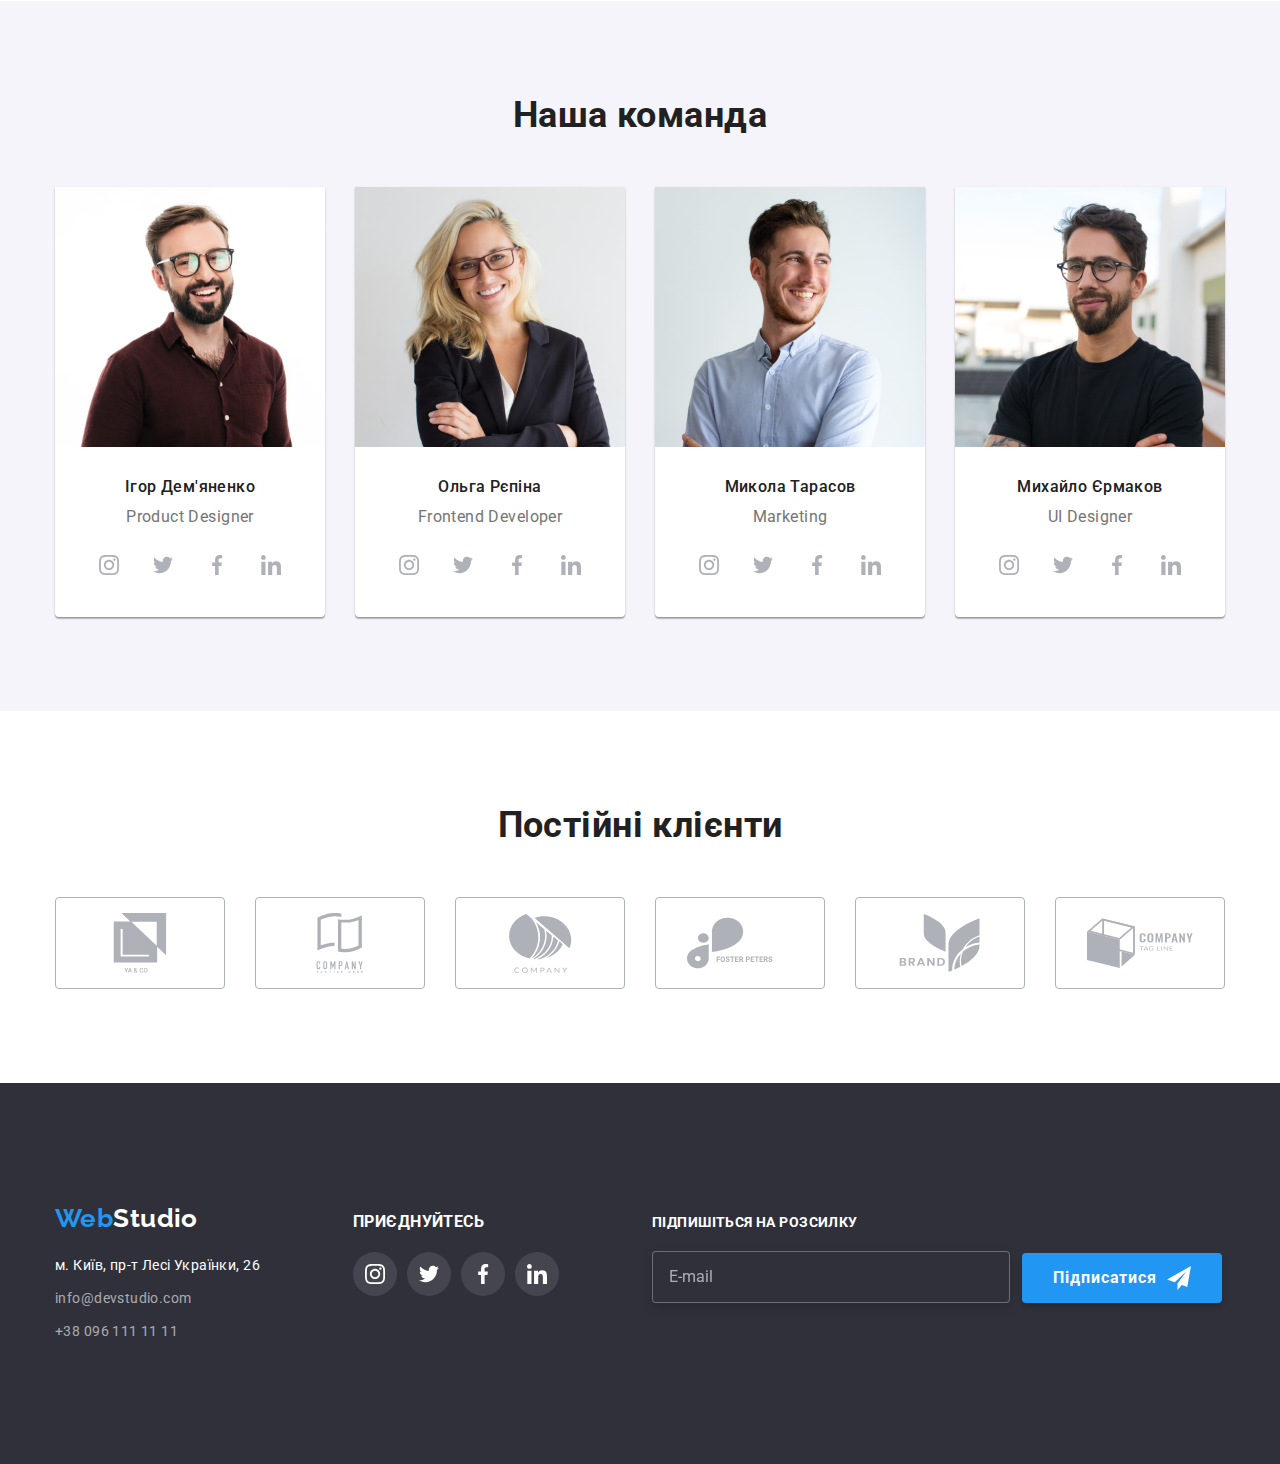
==== commit 594b0fcf: "Начато оформелене форм модального окна" ====
--- a/index.html
+++ b/index.html
@@ -22,7 +22,7 @@
     <header>
       <!--Навігація сайту-->
       <div class="nav container">
-        <nav class="nav-site">
+        <nav>
           <a class="logo" href="./index.html">Web<span class="logo-studio">Studio</span></a>
           <ul class="site-nav list">
             <li class="item">
@@ -354,7 +354,7 @@
       </section>
     </main>
     <!--Футер сайту-->
-    <footer class="footer-site">
+    <footer class="footer">
       <div class="container footer">
         <div class="container-adress">
           <a class="logo" href="">Web<span class="logo-studio">Studio</span></a>
@@ -404,26 +404,71 @@
           </ul>
         </div>
         <div class="container-subscribe">
-          <div class="container-email">
-            <h3 class="title">Підпишіться на розсилку</h3>
-            <form>
+          <form class="form-email">
+            <div class="form-group">
+              <b class="title">Підпишіться на розсилку</b>
               <label for="user_email"></label>
-              <input type="email" name="email" in="user_email" placeholder="E-mail" />
-            </form>
-          </div>
-          <button class="button send" type="submit">
-            Підписатися
-            <svg class="icon-send" width="24px" height="24px">
-              <use href="./images/icons.svg#icon-send"></use>
-            </svg>
-          </button>
+              <input type="email" name="email" id="user_email" placeholder="E-mail" />
+            </div>
+            <button class="button subscribe" type="submit">
+              Підписатися
+              <svg class="icon-subscribe" width="24px" height="24px">
+                <use href="./images/icons.svg#icon-subscribe"></use>
+              </svg>
+            </button>
+          </form>
         </div>
       </div>
     </footer>
 
     <!-- Модальне вікно -->
-    <div class="backdrop is-hidden" data-modal>
+    <div class="backdrop" data-modal>
+      is-hidden
       <div class="modal">
+        <form class="modal-form">
+          <b class="title-modal-form">Залиште свої дані, ми вам передзвонимо</b>
+
+          <label class="group username">
+            <span class="form-label">Ім'я</span>
+            <input type="text" name="name" placeholder=" " />
+            <svg class="icon person" width="18px" height="18px">
+              <use href="./images/icons.svg#icon-person"></use>
+            </svg>
+          </label>
+
+          <label class="group tel">
+            <span class="form-label">Телефон</span>
+            <input type="tel" name="tel" placeholder=" " />
+            <svg class="icon tel" width="18px" height="18px">
+              <use href="./images/icons.svg#icon-phone"></use>
+            </svg>
+          </label>
+
+          <label class="group email">
+            <span class="form-label"><span lang="en">Email</span></span>
+            <input type="email" name="email" placeholder=" " />
+            <svg class="icon email" width="18px" height="18px">
+              <use href="./images/icons.svg#icon-email"></use>
+            </svg>
+          </label>
+
+          <label class="group feedback">
+            <span class="form-label">Коментар</span>
+            <textarea name="feedback" rows="5" placeholder="Введіть текст"></textarea>
+          </label>
+
+          <label class="group checkbox">
+            <input type="checkbox" name="checkbox_terms" />
+            <p class="text-checkbox">
+              Погоджуюся з розсилкою та приймаю
+              <span class="link-terms">
+                <a href="" target="_blank" rel="noreferrer noopener">Умови договору</a>
+              </span>
+            </p>
+          </label>
+
+          <button class="button send" type="submit">Відправити</button>
+        </form>
         <button class="button-close-modal" type="button" data-modal-close>
           <svg width="18px" height="18px">
             <use href="./images/icons.svg#icon-close"></use>
--- a/css/styles.css
+++ b/css/styles.css
@@ -44,6 +44,10 @@
 img {
     display: block;
 }
+nav {
+    display: flex;
+}
+
 
 /* Стилі для index.html */
 /* Навігація */
@@ -87,9 +91,6 @@
     display: flex;
     align-items: center;
 }
-.nav-site {
-    display: flex;
-}
 .site-nav.list {
     display: flex;
     margin-left: 93px;
@@ -98,10 +99,8 @@
     display: flex;
     margin-left: auto;
 }
-.site-nav .item + .item {
-    margin-left: 50px;
-}
-.site-adress .item + .item{
+.site-nav .item + .item,
+.site-adress .item + .item {
     margin-left: 50px;
 }
 .nav.container .link{
@@ -186,7 +185,8 @@
     letter-spacing: 0.06em;
     text-transform: uppercase;
 }
-.button {
+.button,
+.button.send {
     font-family: inherit;
     font-weight: 700;
     font-size: 16px;
@@ -412,8 +412,9 @@
 }
 
 
+
 /* Футер сайту */
-.footer-site {
+.footer {
     padding-top: 60px;
     padding-bottom: 60px;
 
@@ -422,6 +423,9 @@
 .container.footer {
     display: flex;
     align-items: baseline;
+}
+.container-adress {
+    margin-right: 93px;
 }
 .container-adress .logo {
     display: inline-block;
@@ -442,15 +446,15 @@
     line-height: 1.71;
 }
 .footer .link {
+    transition: color var(--time-duration) var(--timing-function);
+
     color: var(--footer-adress-text-color);
-
-    transition: color var(--time-duration) var(--timing-function);
 }
 .link-mail {
     margin-bottom: 9px;
 }
 .container-join {
-    margin-left: 95px;
+    margin-right: 93px;
 }
 .container-join .title,
 .container-subscribe .title {
@@ -481,17 +485,40 @@
 .container-subscribe {
     display: flex;
 }
-/* .container-email{
-} */
-.button.send {
+.form-email {
+    display: flex;
+    align-items: flex-end;
+}
+.form-group {
+    display: flex;
+    flex-direction: column;
+    margin-right: 12px;
+}
+.form-group input {
+    min-width: 358px;
+    padding: 15px 16px;
+
+    font-size: 16px;
+    line-height: 1.25;
+    color: var(--primary-white-color);
+    background-color: var(--footer-background-color);
+    filter: drop-shadow(0px 4px 4px rgba(0, 0, 0, 0.15));
+    border: 1px solid rgba(255, 255, 255, 0.3);
+    border-radius: 4px;
+}
+.form-group input::placeholder {
+    color: var(--footer-adress-text-color);
+}
+.container-subscribe .button.subscribe,
+.modal-form .button.send  {
     display: inline-flex;
+    justify-content: center;
     align-items: center;
-    justify-content: center;
     min-width: 200px;
     min-height: 50px;
     padding: 10px 28px;
 }
-.icon-send{
+.icon-subscribe{
     margin-left: 10px;
     fill: currentColor;
 }
@@ -518,9 +545,6 @@
     pointer-events: none;
     visibility: hidden;
 }
-.backdrop.is-hidden .modal {
-    transform: translate(-50%, -50%) scale(1.5);
-}
 .modal {
     position: absolute;
     top: 50%;
@@ -529,9 +553,7 @@
     transform: translate(-50%, -50%) scale(1);
     transition: transform var(--time-duration) var(--timing-function);
 
-    min-width: 521px;
-    min-height: 581px;
-    padding: 8px;
+    padding: 40px;
 
     background-color: var(--primary-white-color);
     box-shadow: 0px 1px 3px rgba(0, 0, 0, 0.12), 
@@ -539,7 +561,110 @@
                 0px 2px 1px rgba(0, 0, 0, 0.2);
     border-radius: 4px;
 }
+.backdrop.is-hidden .modal {
+    transform: translate(-50%, -50%) scale(1.5);
+}
+
+
+
+
+
+.modal-form {
+    align-items: center;
+}
+.title-modal-form {
+    color: var(--secondary-text-color);
+    font-size: 20px;
+    line-height: 1.15;
+    text-align: center;
+    margin-bottom: 12px;
+}
+.modal-form,
+.modal-form .group{
+    display: flex;
+    flex-direction: column;
+}
+.group {
+    position: relative;
+    margin-bottom: 10px;
+}
+.group .form-label,
+.group.feedback textarea::placeholder {
+    margin-bottom: 4px;
+
+    font-size: 12px;
+    line-height: 1.17;
+    letter-spacing: 0.01em;
+}
+.group input {
+    padding-left: 42px;
+}
+.group input,
+.group textarea {
+    min-width: 448px;
+    min-height: 40px;
+
+    border: 1px solid rgba(33, 33, 33, 0.2);
+    border-radius: 4px;
+}
+.group:focus-within > input,
+.group:focus-within > textarea {
+    border: 1px solid var(--accent-color);
+}
+.group > .icon {
+    position: absolute;
+    top: 29px;
+    left: 12px;
+
+    fill: currentColor;
+    color: var(--secondary-text-color);
+}
+.group:focus-within >.icon {
+    color: var(--accent-color);
+}
+.group.feedback {
+    margin-bottom: 20px;
+}
+.group textarea{
+    padding: 12px 16px;
+    resize: none;
+}
+.group.feedback textarea::placeholder {
+    color: rgba(117, 117, 117, 0.5);
+}
+.group.checkbox{
+    flex-direction: row;
+    justify-content: center;
+    margin-bottom: 30px;
+}
+.group.checkbox input {
+    margin-right: 4px;
+}
+.group input[type="checkbox"]{
+    min-width: 16px;
+    min-height: 15px;
+}
+.group .text-checkbox {
+    margin: 0;
+
+    line-height: 1.71;
+}
+
+
+
+
+
+
+
+
+
+
+
+
 .button-close-modal {
+    position: absolute;
+    top: 8px;
+    right: 8px;
     transition: border-color var(--time-duration) var(--timing-function);
 
     display: flex;
@@ -558,8 +683,8 @@
 .button-close-modal:hover,
 .button-close-modal:focus {
     color: var(--accent-color);
-    border-color: var(--accent-color);
-}
+}
+
 
 
 
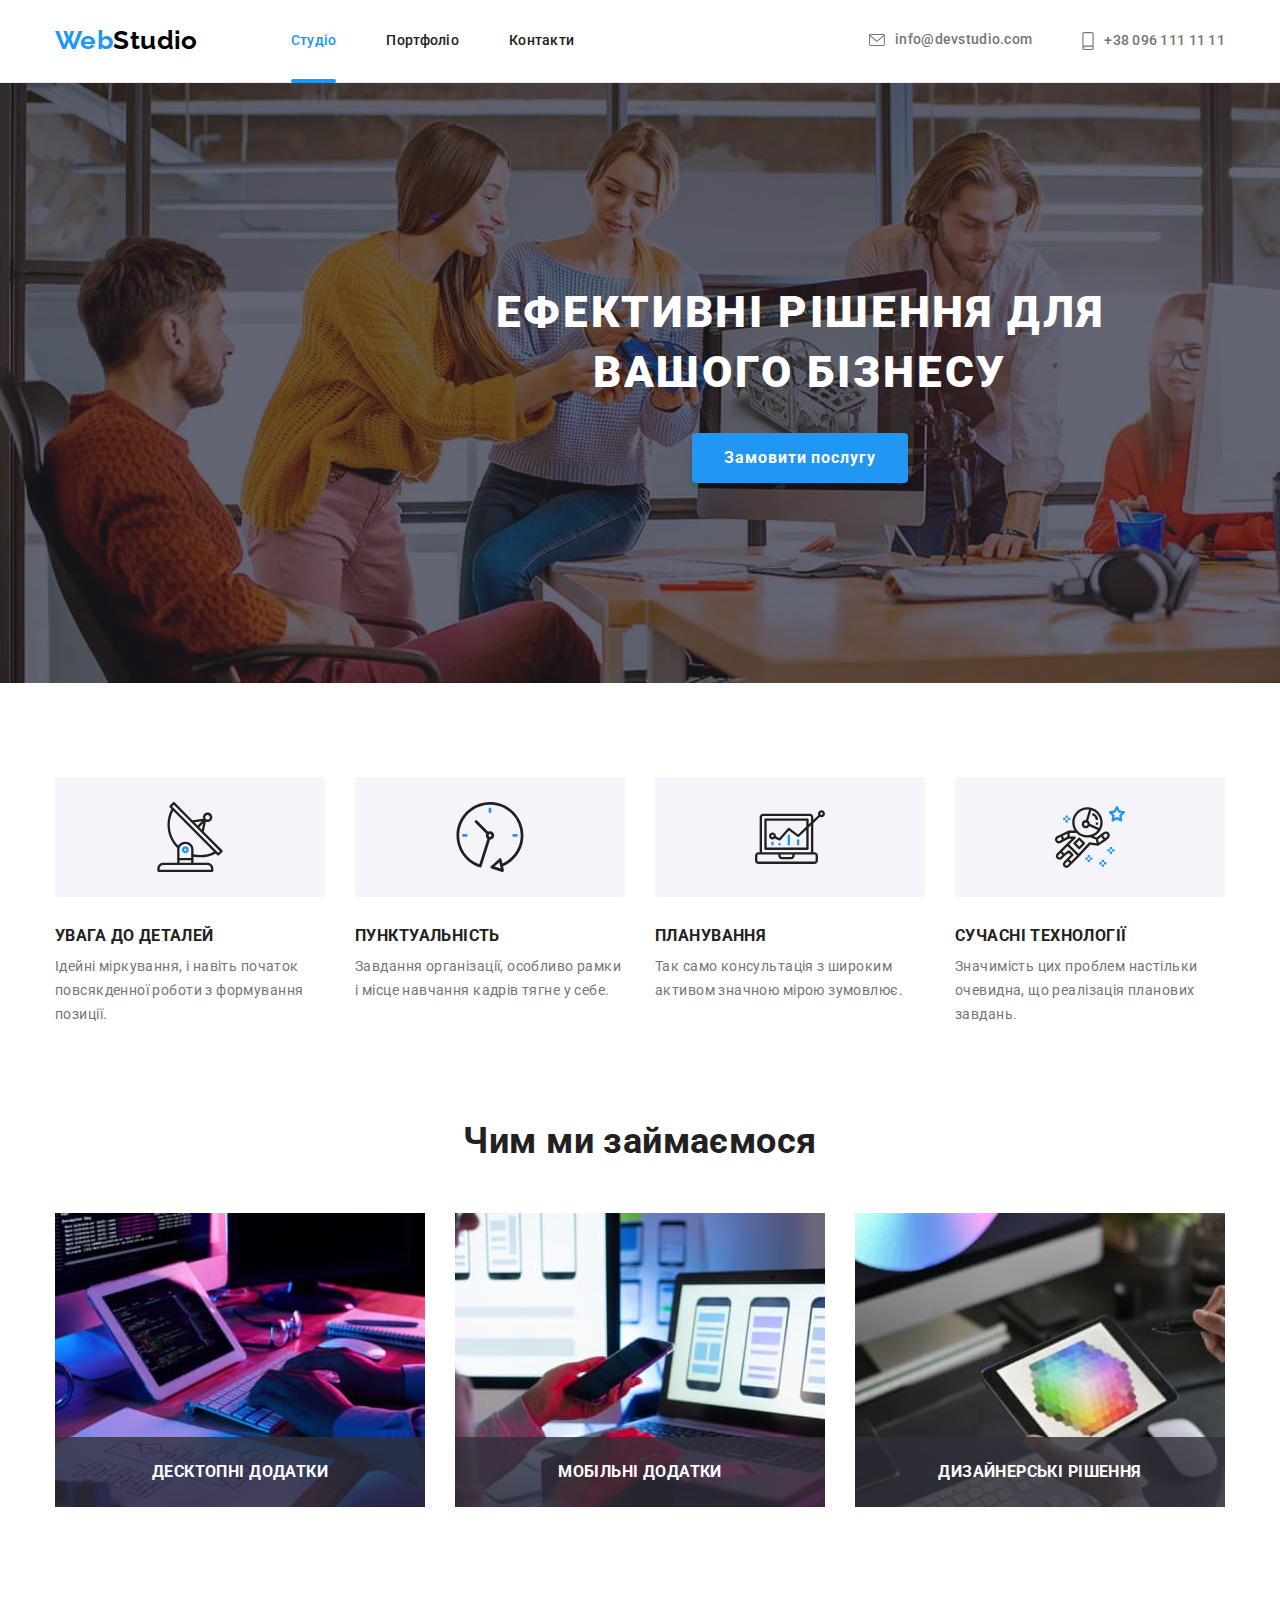
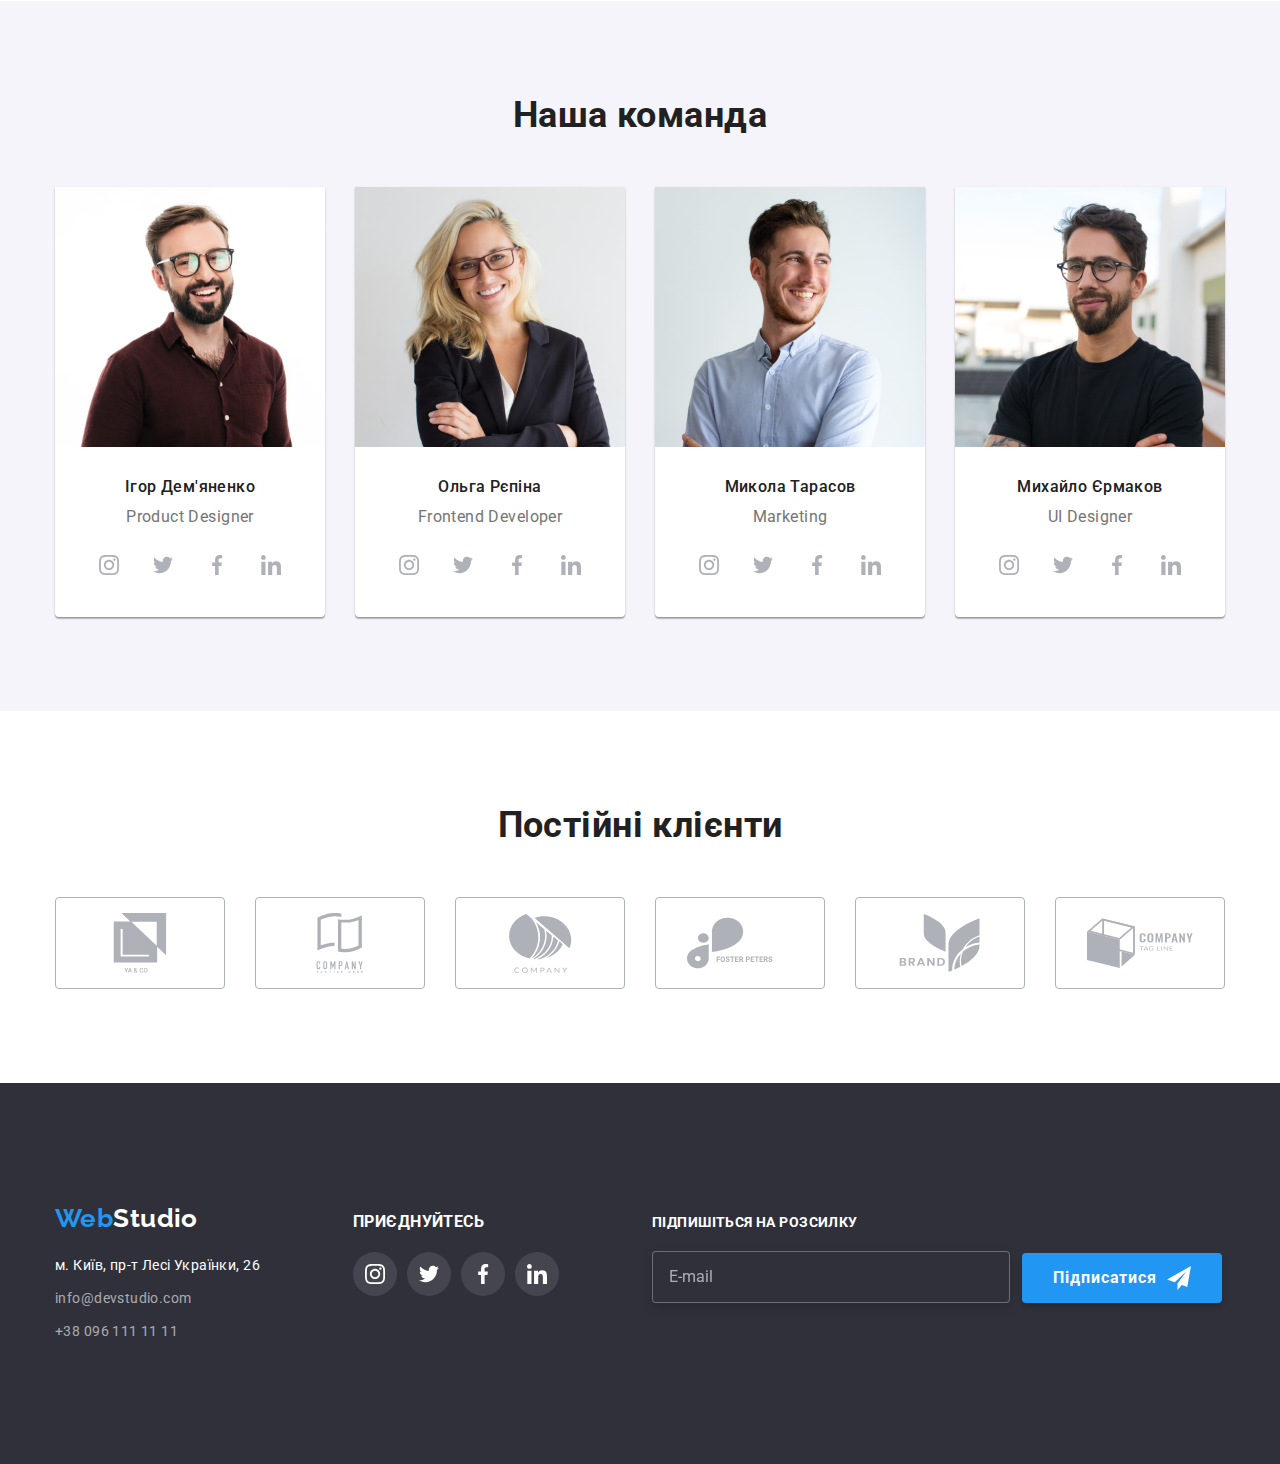
==== commit be95872b: "Доделал оформление форм модального окна" ====
--- a/index.html
+++ b/index.html
@@ -422,12 +422,10 @@
     </footer>
 
     <!-- Модальне вікно -->
-    <div class="backdrop" data-modal>
-      is-hidden
+    <div class="backdrop is-hidden" data-modal>
       <div class="modal">
         <form class="modal-form">
           <b class="title-modal-form">Залиште свої дані, ми вам передзвонимо</b>
-
           <label class="group username">
             <span class="form-label">Ім'я</span>
             <input type="text" name="name" placeholder=" " />
@@ -435,7 +433,6 @@
               <use href="./images/icons.svg#icon-person"></use>
             </svg>
           </label>
-
           <label class="group tel">
             <span class="form-label">Телефон</span>
             <input type="tel" name="tel" placeholder=" " />
@@ -443,7 +440,6 @@
               <use href="./images/icons.svg#icon-phone"></use>
             </svg>
           </label>
-
           <label class="group email">
             <span class="form-label"><span lang="en">Email</span></span>
             <input type="email" name="email" placeholder=" " />
@@ -451,22 +447,15 @@
               <use href="./images/icons.svg#icon-email"></use>
             </svg>
           </label>
-
           <label class="group feedback">
             <span class="form-label">Коментар</span>
             <textarea name="feedback" rows="5" placeholder="Введіть текст"></textarea>
           </label>
-
           <label class="group checkbox">
             <input type="checkbox" name="checkbox_terms" />
-            <p class="text-checkbox">
-              Погоджуюся з розсилкою та приймаю
-              <span class="link-terms">
-                <a href="" target="_blank" rel="noreferrer noopener">Умови договору</a>
-              </span>
-            </p>
+            <span class="icon-border"></span>
+            <span class="text-checkbox">Погоджуюся з розсилкою та приймаю <span>Умови договору</span></span>
           </label>
-
           <button class="button send" type="submit">Відправити</button>
         </form>
         <button class="button-close-modal" type="button" data-modal-close>
--- a/css/styles.css
+++ b/css/styles.css
@@ -564,11 +564,6 @@
 .backdrop.is-hidden .modal {
     transform: translate(-50%, -50%) scale(1.5);
 }
-
-
-
-
-
 .modal-form {
     align-items: center;
 }
@@ -606,10 +601,13 @@
 
     border: 1px solid rgba(33, 33, 33, 0.2);
     border-radius: 4px;
+
+    transition: border var(--time-duration) var(--timing-function);
 }
 .group:focus-within > input,
 .group:focus-within > textarea {
     border: 1px solid var(--accent-color);
+    outline: transparent;
 }
 .group > .icon {
     position: absolute;
@@ -618,6 +616,7 @@
 
     fill: currentColor;
     color: var(--secondary-text-color);
+    transition: color var(--time-duration) var(--timing-function);
 }
 .group:focus-within >.icon {
     color: var(--accent-color);
@@ -633,39 +632,57 @@
     color: rgba(117, 117, 117, 0.5);
 }
 .group.checkbox{
+    display: flex;
     flex-direction: row;
-    justify-content: center;
+    align-items: center;
     margin-bottom: 30px;
 }
-.group.checkbox input {
-    margin-right: 4px;
-}
-.group input[type="checkbox"]{
-    min-width: 16px;
-    min-height: 15px;
+.group.checkbox input{
+    position: absolute;
+    width: 1px;
+    height: 1px;
+    margin: -1px;
+    border: 0;
+    padding: 0;
+    
+    white-space: nowrap;
+    clip-path: inset(100%);
+    clip: rect(0 0 0 0);
+    overflow: hidden;
+}
+.icon-border {
+    display: inline-block;
+    width: 16px;
+    height: 15px;
+    border: 2px solid var(--secondary-text-color);
+    border-radius: 2px;
+
+    margin-right: 7px;
+    transition: background-color var(--time-duration) var(--timing-function),
+                background-image var(--time-duration) var(--timing-function),
+                border-color var(--time-duration) var(--timing-function);
+}
+.group.checkbox input:checked + .icon-border {
+    background-color: var(--accent-color);
+    background-image: url(../images/icon-check.svg);
+    background-size: contain;
+    background-origin: border-box;
+    border-color: var(--accent-color);
 }
 .group .text-checkbox {
     margin: 0;
 
     line-height: 1.71;
 }
-
-
-
-
-
-
-
-
-
-
-
-
+.text-checkbox span {
+    color: var(--accent-color);
+    text-decoration: underline;
+}
 .button-close-modal {
     position: absolute;
     top: 8px;
     right: 8px;
-    transition: border-color var(--time-duration) var(--timing-function);
+    transition: color var(--time-duration) var(--timing-function);
 
     display: flex;
     cursor: pointer;
@@ -687,7 +704,6 @@
 
 
 
-
 /* Стилі для portfolio.html */
 /* кнопки-фільтри */
 .filters .container {
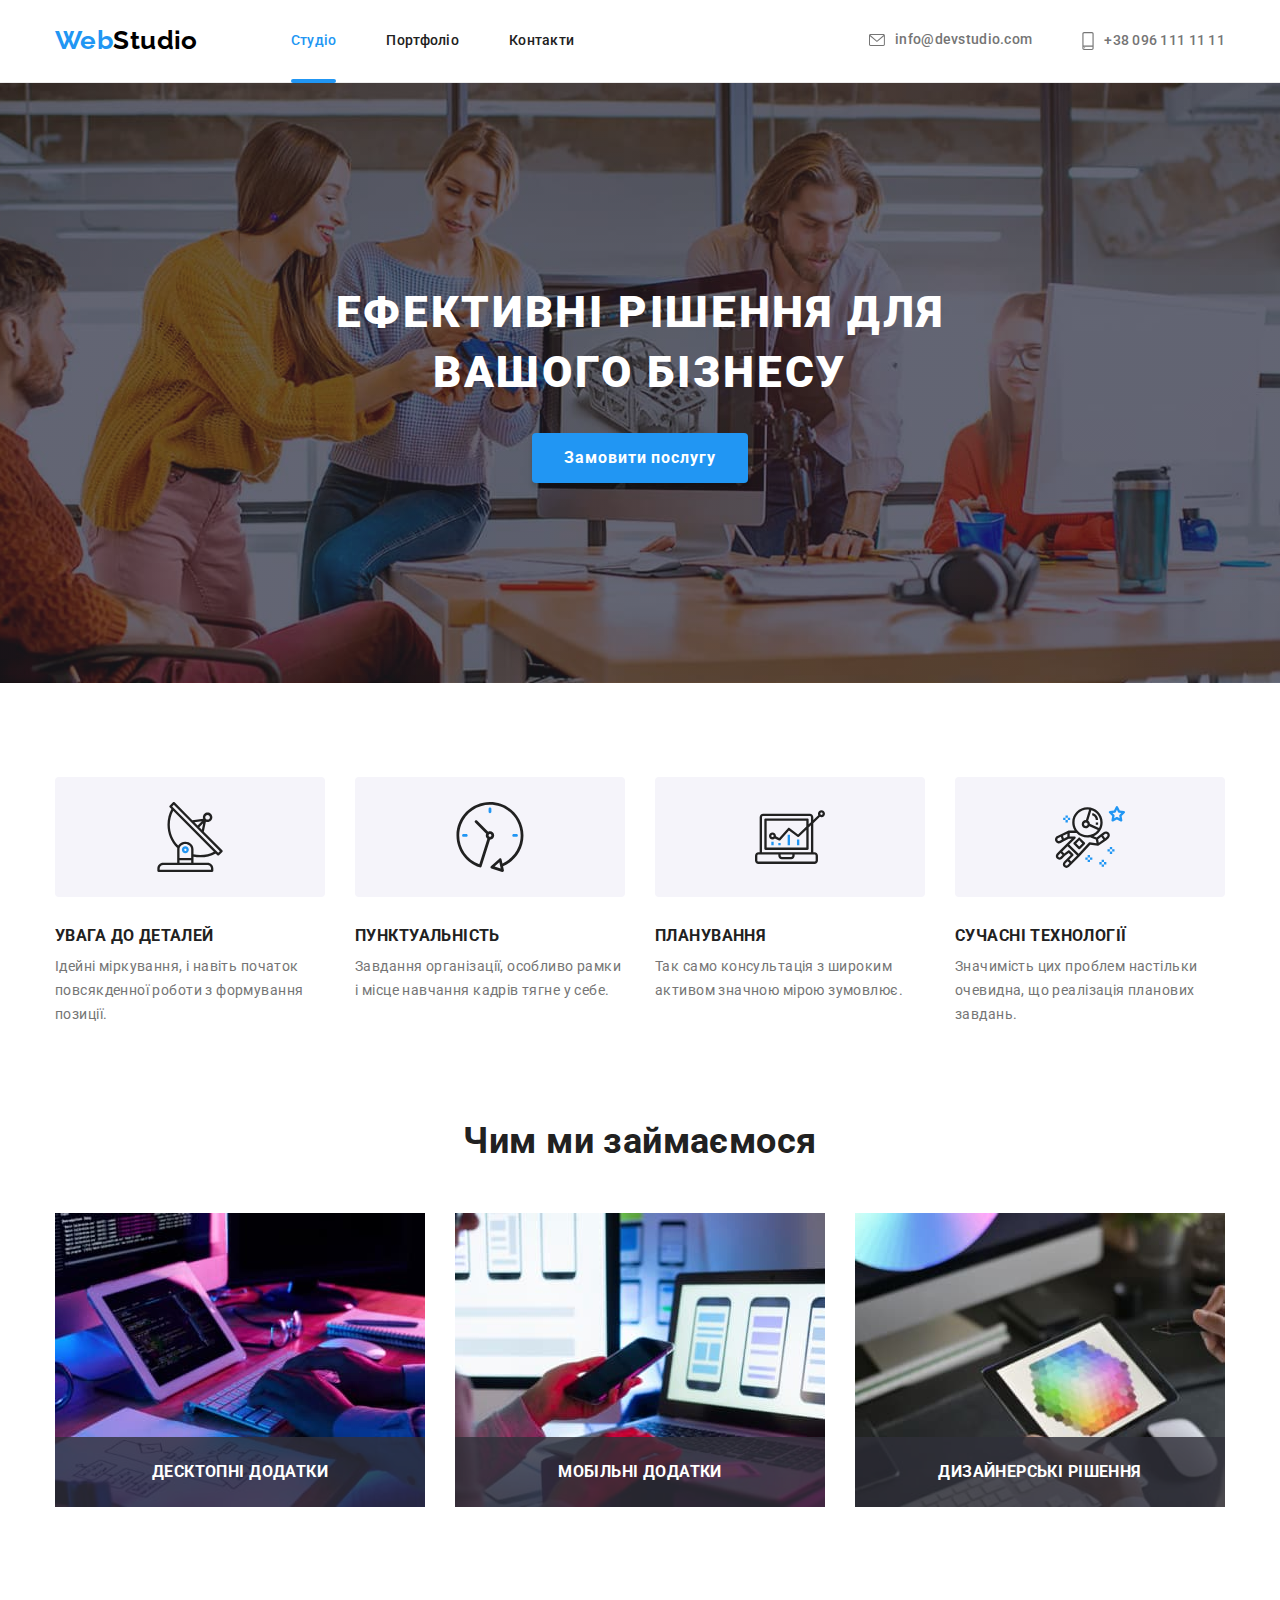
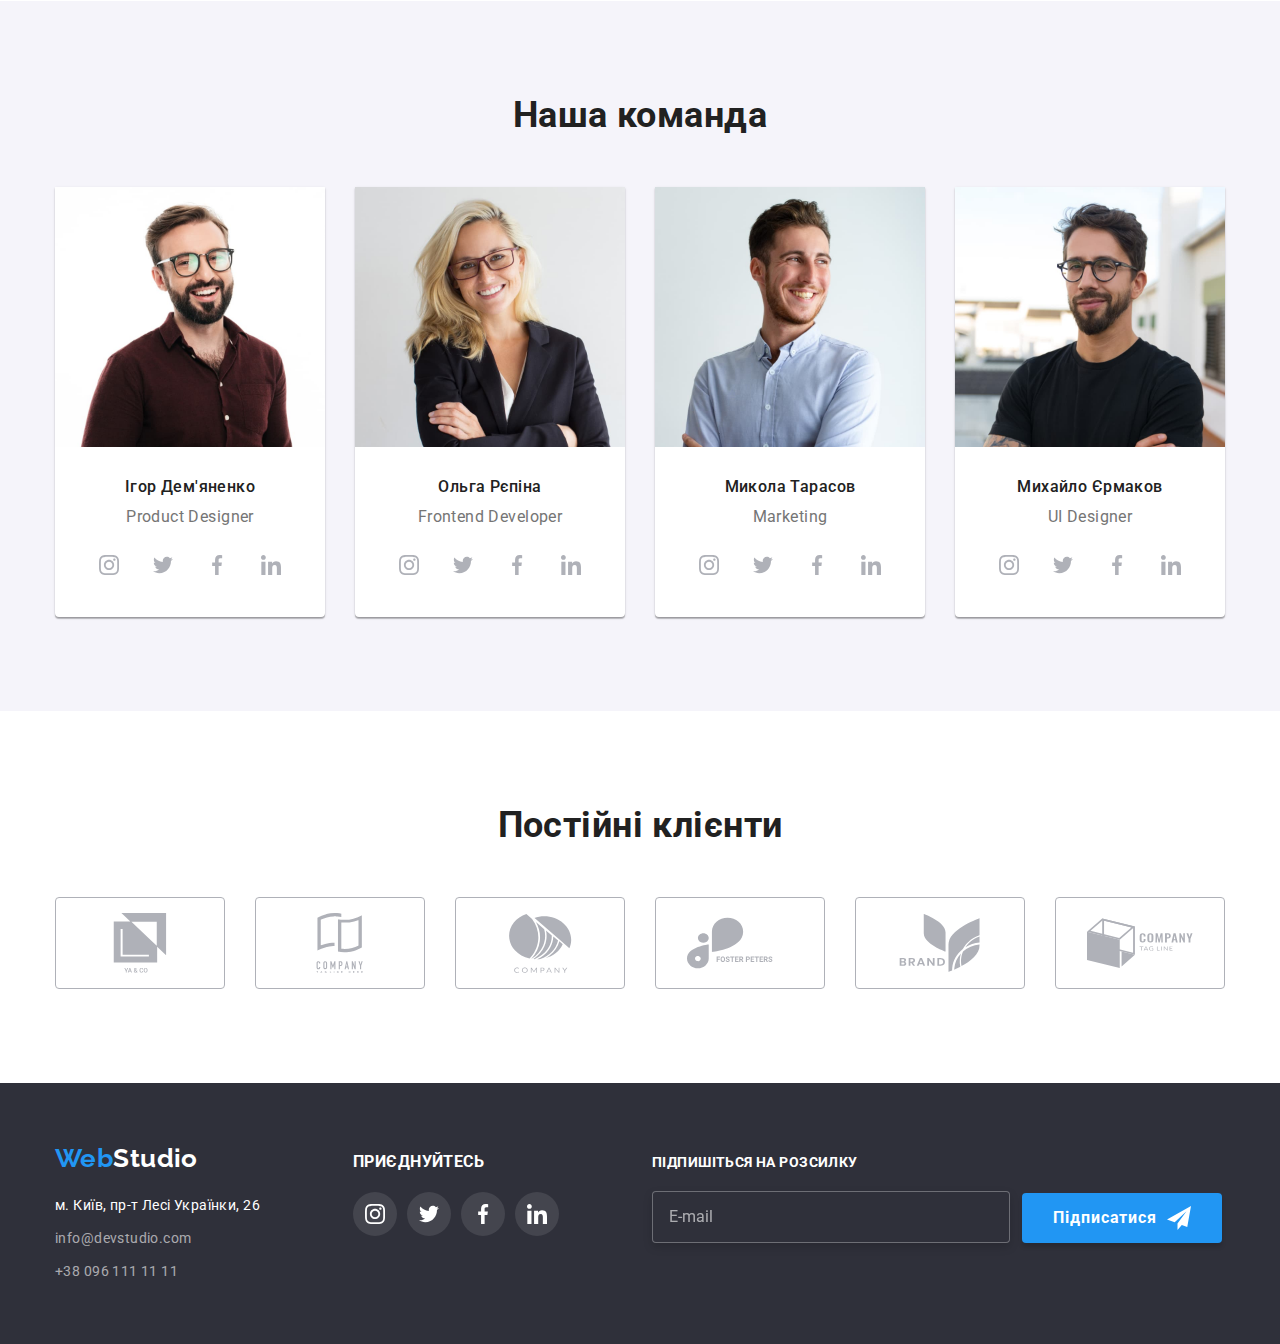
==== commit d7333533: "Исправления по ДЗ" ====
--- a/index.html
+++ b/index.html
@@ -5,6 +5,7 @@
     <meta http-equiv="X-UA-Compatible" content="IE=edge" />
     <meta name="viewport" content="width=device-width, initial-scale=1.0" />
     <title>Document</title>
+    <link rel="icon" href="./images/favicon.ico" type="image/x-icon">
     <link rel="preconnect" href="https://fonts.googleapis.com" />
     <link rel="preconnect" href="https://fonts.gstatic.com" crossorigin />
     <link
@@ -355,7 +356,7 @@
     </main>
     <!--Футер сайту-->
     <footer class="footer">
-      <div class="container footer">
+      <div class="container">
         <div class="container-adress">
           <a class="logo" href="">Web<span class="logo-studio">Studio</span></a>
           <address class="footer-adress">
@@ -407,8 +408,9 @@
           <form class="form-email">
             <div class="form-group">
               <b class="title">Підпишіться на розсилку</b>
-              <label for="user_email"></label>
-              <input type="email" name="email" id="user_email" placeholder="E-mail" />
+              <label>
+                <input type="email" name="email" placeholder="E-mail" />
+              </label>
             </div>
             <button class="button subscribe" type="submit">
               Підписатися
@@ -452,8 +454,10 @@
             <textarea name="feedback" rows="5" placeholder="Введіть текст"></textarea>
           </label>
           <label class="group checkbox">
-            <input type="checkbox" name="checkbox_terms" />
-            <span class="icon-border"></span>
+            <input class="form-input" type="checkbox" name="checkbox_terms" />
+            <svg class="icon-check" width="16px" height="15px">
+              <use href="./images/icons.svg#icon-check"></use>
+            </svg>
             <span class="text-checkbox">Погоджуюся з розсилкою та приймаю <span>Умови договору</span></span>
           </label>
           <button class="button send" type="submit">Відправити</button>
--- a/css/styles.css
+++ b/css/styles.css
@@ -153,7 +153,7 @@
 
 /* Секція Герой */
 .main.section {
-    width: 1600px;
+    max-width: 1600px;
     margin-right: auto;
     margin-left: auto;
     padding-top: 200px;
@@ -420,7 +420,7 @@
 
     background-color: var(--footer-background-color);
 }
-.container.footer {
+.footer .container {
     display: flex;
     align-items: baseline;
 }
@@ -494,6 +494,9 @@
     flex-direction: column;
     margin-right: 12px;
 }
+.form-group input::placeholder {
+    color: var(--footer-adress-text-color);
+}
 .form-group input {
     min-width: 358px;
     padding: 15px 16px;
@@ -505,9 +508,11 @@
     filter: drop-shadow(0px 4px 4px rgba(0, 0, 0, 0.15));
     border: 1px solid rgba(255, 255, 255, 0.3);
     border-radius: 4px;
-}
-.form-group input::placeholder {
-    color: var(--footer-adress-text-color);
+
+    transition: border var(--time-duration) var(--timing-function);
+}
+.form-group:focus-within input {
+    border: 1px solid var(--accent-color)
 }
 .container-subscribe .button.subscribe,
 .modal-form .button.send  {
@@ -538,7 +543,6 @@
     height: 100%;
 
     background-color: rgba(0, 0, 0, 0.2);
-
 }
 .backdrop.is-hidden {
     opacity: 0;
@@ -568,11 +572,12 @@
     align-items: center;
 }
 .title-modal-form {
-    color: var(--secondary-text-color);
+    margin-bottom: 12px;
+
+    text-align: center;
     font-size: 20px;
     line-height: 1.15;
-    text-align: center;
-    margin-bottom: 12px;
+    color: var(--secondary-text-color);
 }
 .modal-form,
 .modal-form .group{
@@ -616,6 +621,7 @@
 
     fill: currentColor;
     color: var(--secondary-text-color);
+
     transition: color var(--time-duration) var(--timing-function);
 }
 .group:focus-within >.icon {
@@ -632,6 +638,7 @@
     color: rgba(117, 117, 117, 0.5);
 }
 .group.checkbox{
+    position: relative;
     display: flex;
     flex-direction: row;
     align-items: center;
@@ -650,24 +657,32 @@
     clip: rect(0 0 0 0);
     overflow: hidden;
 }
-.icon-border {
-    display: inline-block;
+.icon-check {
+    position: absolute;
+    opacity: 0;
+    transition: opacity var(--time-duration) var(--timing-function);
+    
+    background-color: var(--accent-color);
+    border-radius: 2px;
+}
+.form-input:checked + .icon-check {
+    opacity: 1;
+}
+.text-checkbox::before {
+    content:'';
+    display: inline-flex;
     width: 16px;
     height: 15px;
+    margin-right: 7px;
+    opacity: 1;
+
     border: 2px solid var(--secondary-text-color);
     border-radius: 2px;
 
-    margin-right: 7px;
-    transition: background-color var(--time-duration) var(--timing-function),
-                background-image var(--time-duration) var(--timing-function),
-                border-color var(--time-duration) var(--timing-function);
-}
-.group.checkbox input:checked + .icon-border {
-    background-color: var(--accent-color);
-    background-image: url(../images/icon-check.svg);
-    background-size: contain;
-    background-origin: border-box;
-    border-color: var(--accent-color);
+    transition: opacity var(--time-duration) var(--timing-function);
+}
+.form-input:checked ~ .text-checkbox::before  {
+    opacity: 0;
 }
 .group .text-checkbox {
     margin: 0;
